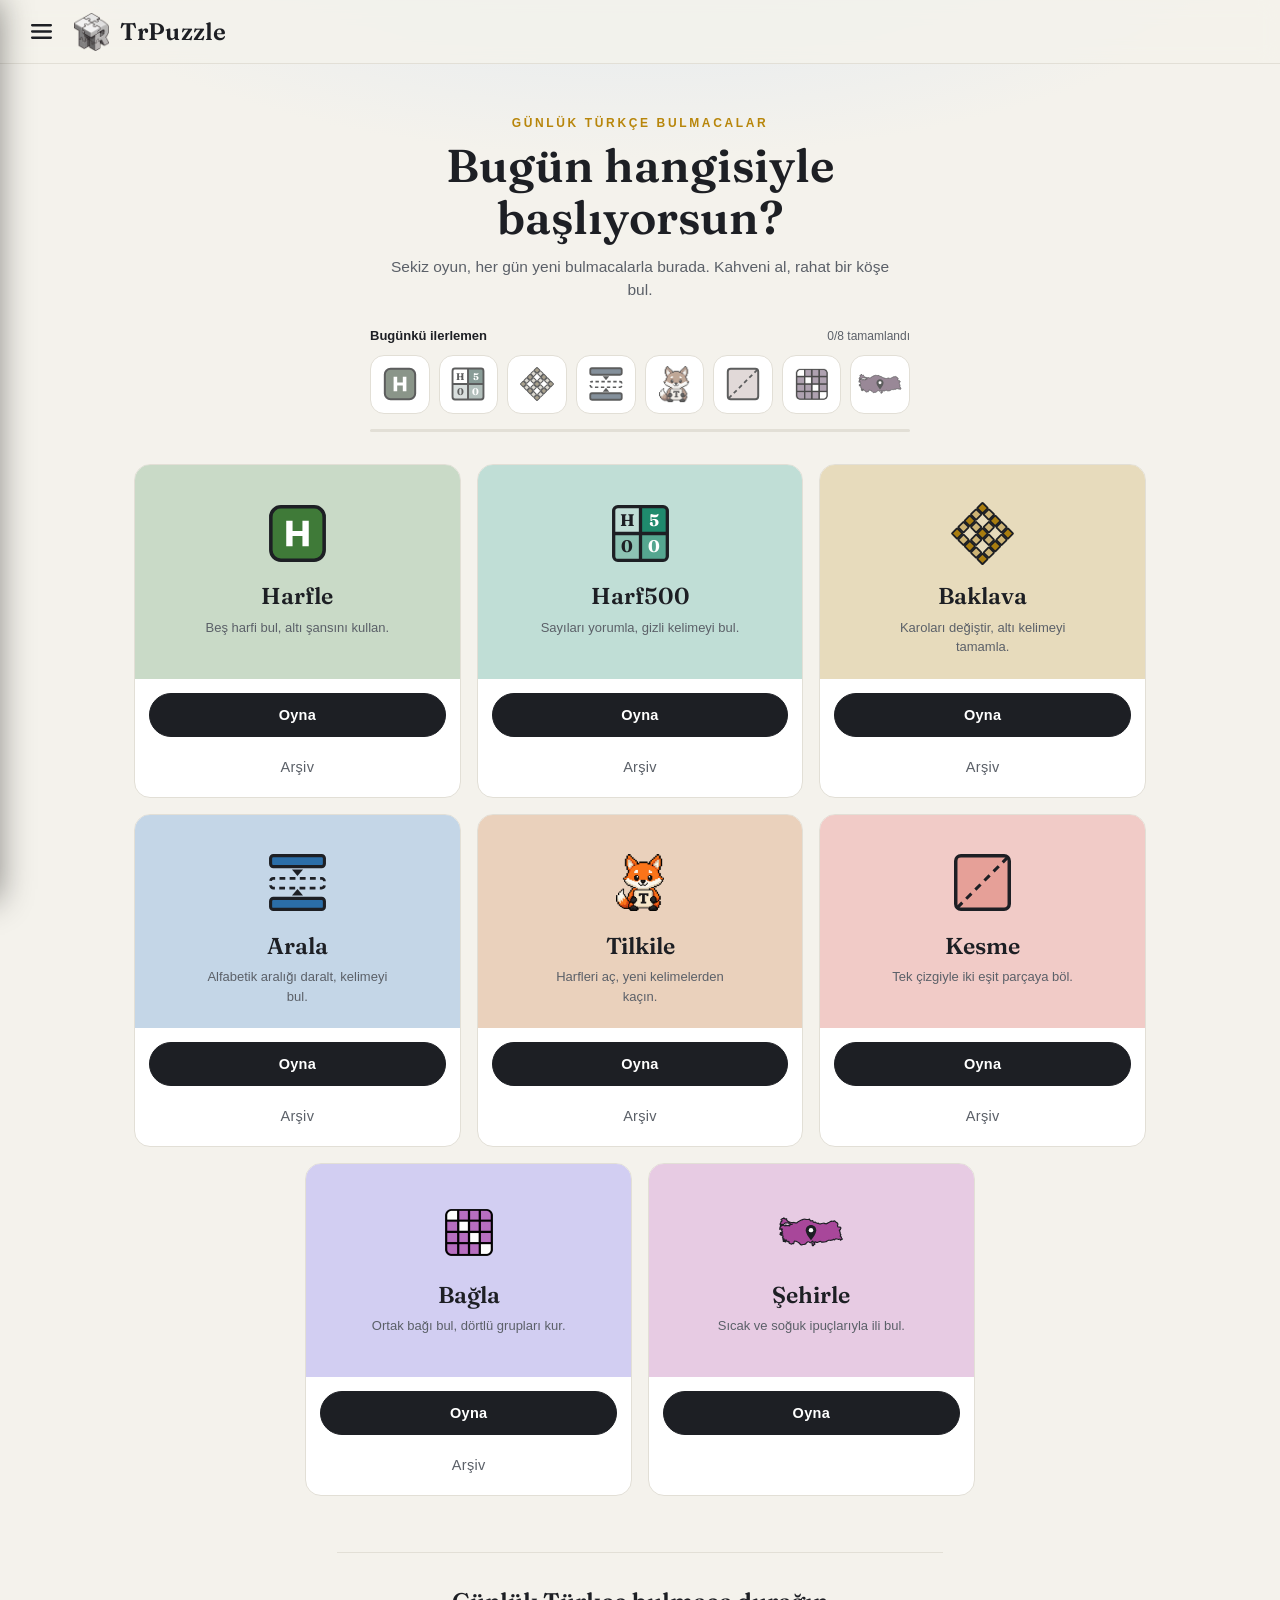
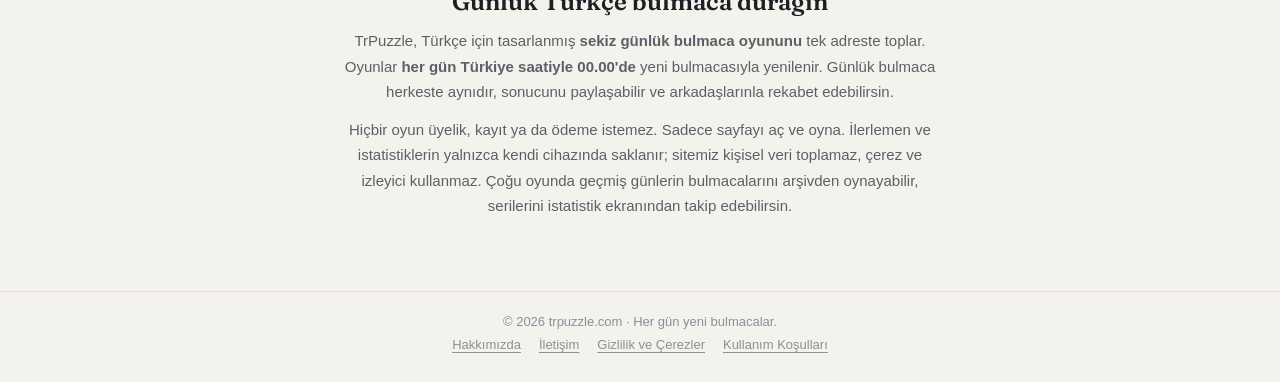
==== index.html @ be4dac78 "Refine homepage cards and shared game experience" ====
<!DOCTYPE html>
<html lang="tr">
<head>
  <meta charset="UTF-8">
  <meta name="viewport" content="width=device-width, initial-scale=1.0">
  <title>TrPuzzle - Oyunlar</title>
  <meta name="description" content="trpuzzle.com'da Harfle, Harf500, Baklava, Bağla, Kesme, Şehirle, Tilkile ve Arala: günlük Türkçe bulmaca oyunları tek sayfada.">
  <link rel="icon" href="/favicon.ico" sizes="32x32">
  <link rel="icon" type="image/png" href="/assets/favicon.png" sizes="192x192">
  <meta name="theme-color" content="#f4f2ec">
  <link rel="canonical" href="https://trpuzzle.com/">
  <meta property="og:type" content="website">
  <meta property="og:site_name" content="TrPuzzle">
  <meta property="og:title" content="TrPuzzle - Günlük Türkçe Bulmacalar">
  <meta property="og:description" content="Harfle, Harf500, Baklava, Bağla, Kesme, Şehirle, Tilkile ve Arala: sekiz günlük Türkçe bulmaca oyunu tek sayfada.">
  <meta property="og:url" content="https://trpuzzle.com/">
  <meta property="og:image" content="https://trpuzzle.com/og.png">
  <meta property="og:image:width" content="256">
  <meta property="og:image:height" content="256">
  <meta name="twitter:card" content="summary">
  <!-- Fontlar yerelde barındırılır; hiçbir harici sunucuya istek atılmaz -->
  <link rel="stylesheet" href="assets/fonts.css">
  <!-- Stiller inline gömüldü: harici tek CSS isteği başarısız olunca sayfanın
       çıplak render olma bug'ı bunu engeller (alt sayfalarla aynı desen). -->
  <style>
/* ═══════════════════════════════════════════════════════════
   TrPuzzle - Anasayfa stilleri (her zaman aydınlık mod)
   Koyu mod anasayfadan kaldırıldı; oyunlarda kendi temaları sürer.
   Oyun vurgu renkleri kart üzerinde --acc-dark/--acc-lite olarak
   tanımlıdır; aktif temaya göre --acc'e bağlanır.
   ═══════════════════════════════════════════════════════════ */

/* Anasayfa her zaman aydınlık - koyu mod yalnızca oyunlarda var */
:root {
  --bg: #f4f2ec;
  --surface: #ffffff;
  --line: #e2dfd6;
  --ink: #1d1f24;
  --ink-soft: #5b6068;
  --gold: #b8860b;
  --halo: #dce6f2;
  --header-bg: rgba(244, 242, 236, 0.85);
  --hover-bg: #e9e6de;
  --drawer-bg: #faf9f5;
  --drawer-hover: #edeae2;
  --btn-border: #c9c5ba;
  --btn-hover-ink: #ffffff;
  --footer-ink: #8a8f98;
  --toast-bg: #1d1f24;
  --toast-ink: #f4f2ec;
  --card-shadow: 0 14px 30px rgba(30, 33, 40, 0.12);
  --display: "Fraunces", Georgia, "Times New Roman", serif;
  --sans: -apple-system, BlinkMacSystemFont, "Segoe UI", "Helvetica Neue", Arial, sans-serif;
}

* { margin: 0; padding: 0; box-sizing: border-box; }

html { -webkit-text-size-adjust: 100%; touch-action: manipulation; }

body {
  font-family: var(--sans);
  background:
    radial-gradient(1100px 480px at 50% -140px, var(--halo) 0%, transparent 62%),
    var(--bg);
  color: var(--ink);
  min-height: 100vh;
  display: flex;
  flex-direction: column;
}

/* Oyun vurgusu: aydınlık palet renkleri */
.game-card { --acc: var(--acc-lite, var(--gold)); }

/* ─────────────── Üst bar ─────────────── */

.site-header {
  position: sticky;
  top: 0;
  z-index: 50;
  display: flex;
  align-items: center;
  gap: 12px;
  height: 64px;
  padding: 0 20px;
  background: var(--header-bg);
  backdrop-filter: blur(10px);
  -webkit-backdrop-filter: blur(10px);
  border-bottom: 1px solid var(--line);
}

.menu-btn {
  display: inline-flex;
  align-items: center;
  justify-content: center;
  width: 42px;
  height: 42px;
  border: none;
  border-radius: 10px;
  background: transparent;
  color: var(--ink);
  cursor: pointer;
}

.menu-btn:hover { background: var(--hover-bg); }

.brand {
  display: inline-flex;
  align-items: center;
  gap: 11px;
  color: var(--ink);
  text-decoration: none;
  line-height: 1;
}

.brand-logo {
  display: block;
  height: 38px;
  width: auto;
}

.brand-text {
  font-family: var(--display);
  font-weight: 600;
  font-size: 24px;
  letter-spacing: 0.3px;
}

@media (max-width: 720px) {
  .brand-logo { height: 33px; }
  .brand-text { font-size: 21px; }
}

/* ─────────────── Yan menü ─────────────── */

.overlay {
  position: fixed;
  inset: 0;
  z-index: 90;
  background: rgba(0, 0, 0, 0.55);
  opacity: 0;
  pointer-events: none;
  transition: opacity 0.25s ease;
}

.overlay.open { opacity: 1; pointer-events: auto; }

.drawer {
  position: fixed;
  top: 0;
  left: 0;
  bottom: 0;
  z-index: 100;
  width: min(300px, 84vw);
  background: var(--drawer-bg);
  border-right: 1px solid var(--line);
  box-shadow: 8px 0 32px rgba(0, 0, 0, 0.45);
  transform: translateX(-103%);
  transition: transform 0.28s cubic-bezier(0.33, 1, 0.68, 1);
  display: flex;
  flex-direction: column;
}

.drawer.open { transform: translateX(0); }

.drawer-header {
  display: flex;
  align-items: center;
  justify-content: space-between;
  padding: 17px 20px;
  border-bottom: 1px solid var(--line);
}

.drawer-title {
  font-family: var(--display);
  font-weight: 600;
  font-size: 20px;
}

.drawer-close {
  display: inline-flex;
  align-items: center;
  justify-content: center;
  width: 38px;
  height: 38px;
  border: none;
  border-radius: 10px;
  background: transparent;
  color: var(--ink);
  cursor: pointer;
}

.drawer-close:hover { background: var(--hover-bg); }

.drawer-nav {
  padding: 12px 10px;
  overflow-y: auto;
}

/* Oyun satırı: logo + isim + chevron; tıklayınca Oyna/Arşiv açılır (native details) */
.drawer-row {
  list-style: none;
  display: flex;
  align-items: center;
  gap: 6px;
  padding: 3px 8px 3px 12px;
  border-radius: 10px;
  font-weight: 600;
  font-size: 15.5px;
  color: var(--ink);
  text-decoration: none;
}
.drawer-row::-webkit-details-marker { display: none; }
.drawer-row:hover { background: var(--drawer-hover); }

/* Logo + isim: tıklayınca doğrudan oyun açılır */
.drawer-main {
  flex: 1;
  min-width: 0;
  display: flex;
  align-items: center;
  gap: 13px;
  padding: 7px 0;
  color: inherit;
  text-decoration: none;
}

/* Yalnızca ok alanı açar/kapatır */
.drawer-toggle {
  display: inline-flex;
  align-items: center;
  justify-content: center;
  width: 34px;
  height: 34px;
  border-radius: 9px;
  cursor: pointer;
  flex-shrink: 0;
}
.drawer-toggle:hover { background: rgba(0, 0, 0, 0.07); }

/* Arşivi olmayan oyun (Şehirle): tek parça satır */
.drawer-solo { gap: 13px; padding: 10px 12px; }

/* İkon: beyaz zemin yok, ince siyah çerçeve */
.drawer-ico {
  display: inline-flex;
  align-items: center;
  justify-content: center;
  width: 42px;
  height: 42px;
  flex-shrink: 0;
}
.drawer-ico svg,
.drawer-ico img,
.drawer-ico .drawer-ico-mask {
  display: block;
  width: var(--ico-size, 38px);
  height: var(--ico-size, 38px);
  object-fit: contain;
}
.drawer-ico-mask {
  background-color: currentColor;
  -webkit-mask-repeat: no-repeat; mask-repeat: no-repeat;
  -webkit-mask-position: center; mask-position: center;
  -webkit-mask-size: contain; mask-size: contain;
}

.drawer-name { flex: 1; }

.drawer-chev {
  width: 18px;
  height: 18px;
  color: var(--ink-soft);
  flex-shrink: 0;
  transition: transform 0.2s ease;
}
.drawer-item[open] .drawer-chev { transform: rotate(180deg); }

/* Açılan bölüm: buton değil, düz metin bağlantısı */
.drawer-sub {
  display: flex;
  flex-direction: column;
  padding: 0 12px 6px 16px;
}
.drawer-sub a {
  padding: 8px 0;
  font-weight: 500;
  font-size: 14.5px;
  color: var(--ink-soft);
  text-decoration: none;
}
.drawer-sub a:hover { color: var(--ink); text-decoration: underline; }

/* Menüdeki alt sayfa linkleri (oyunların altında) */
.drawer-sep {
  height: 1px;
  background: var(--line);
  margin: 9px 14px;
}

.drawer-page {
  display: flex;
  align-items: center;
  padding: 12px 14px;
  border-radius: 10px;
  font-weight: 600;
  font-size: 14.5px;
  color: var(--ink-soft);
  text-decoration: none;
}

.drawer-page:hover { background: var(--drawer-hover); color: var(--ink); }

/* Menünün en altı: sosyal medya bağlantıları */
/* Bölüm başlığı: Oyunlar / Sosyal Medya */
.drawer-baslik {
  padding: 16px 14px 6px;
  font-size: 11.5px;
  font-weight: 700;
  letter-spacing: .09em;
  text-transform: uppercase;
  color: var(--footer-ink);
}
.drawer-nav > .drawer-baslik:first-child { padding-top: 2px; }
/* Sosyal blok artık listenin içinde, dibe yapışmıyor */
.drawer-social { padding: 0; }

.drawer-social a {
  display: flex;
  align-items: center;
  gap: 11px;
  padding: 9px 14px;
  border-radius: 10px;
  font-weight: 600;
  font-size: 13.5px;
  color: var(--ink-soft);
  text-decoration: none;
}

.drawer-social a:hover { background: var(--drawer-hover); color: var(--ink); }

.drawer-social svg { width: 17px; height: 17px; flex-shrink: 0; }

/* ─────────────── Başlık ─────────────── */

main {
  flex: 1;
  width: 100%;
  max-width: 1060px;
  margin: 0 auto;
  padding: 52px 24px 72px;
}

.page-eyebrow {
  font-size: 12px;
  font-weight: 700;
  letter-spacing: 0.22em;
  text-transform: uppercase;
  color: var(--gold);
}

.page-title {
  font-family: var(--display);
  font-weight: 600;
  font-size: clamp(32px, 4.6vw, 46px);
  line-height: 1.12;
  text-wrap: balance;
  max-width: 15ch;
  margin-top: 10px;
}

.page-subtitle {
  color: var(--ink-soft);
  font-size: 15.5px;
  line-height: 1.5;
  margin-top: 12px;
  margin-bottom: 40px;
  max-width: 46ch;
}

/* Günlük takip: kartlarla aynı ikonlar ve oyun renkleri. */
.daily-tracker { max-width: 540px; margin: -14px 0 32px; }
.tracker-heading { display:flex; align-items:baseline; justify-content:space-between; gap:12px; margin-bottom:12px; }
.tracker-title { font-size:13px; font-weight:600; color:var(--ink); }
.tracker-count { font-size:12px; color:var(--ink-soft); font-variant-numeric:tabular-nums; }
.tracker-games { display:grid; grid-template-columns:repeat(8,minmax(0,1fr)); gap:9px; }
.tracker-game { position:relative; display:flex; align-items:center; justify-content:center; aspect-ratio:1; border:1px solid var(--line); border-radius:14px; background:var(--surface); color:var(--acc-lite); text-decoration:none; transition:background .15s,border-color .15s; }
.tracker-icon { position:absolute; left:50%; top:50%; transform:translate(-50%,-50%); display:flex; align-items:center; justify-content:center; width:var(--tracker-icon-size,68%); height:var(--tracker-icon-size,68%); opacity:.72; filter:grayscale(.75); }
/* SVG iç boşlukları ve logoların biçimleri için görsel boyut dengelemesi. */
.tracker-game[data-game="Harfle"] { --tracker-icon-size:78%; }
.tracker-game[data-game="Harf500"] { --tracker-icon-size:73%; }
.tracker-game[data-game="Baklava"] { --tracker-icon-size:65%; }
.tracker-game[data-game="Arala"] { --tracker-icon-size:70%; }
.tracker-game[data-game="Tilkile"] { --tracker-icon-size:62%; }
.tracker-game[data-game="Kesme"] { --tracker-icon-size:76%; }
.tracker-game[data-game="Bağla"] { --tracker-icon-size:56%; }
.tracker-game[data-game="Şehirle"] { --tracker-icon-size:82%; }
.tracker-icon svg,.tracker-icon img,.tracker-icon .card-logo { display:block; width:100%; height:100%; object-fit:contain; object-position:center; margin:0; }
.tracker-game[data-state="started"],.tracker-game[data-state="completed"] { background:color-mix(in srgb,var(--acc-lite) 10%,var(--surface)); border-color:color-mix(in srgb,var(--acc-lite) 40%,var(--line)); }
.tracker-game[data-state="started"] .tracker-icon,.tracker-game[data-state="completed"] .tracker-icon { opacity:1; filter:none; }
.tracker-mark { position:absolute; right:-3px; bottom:-3px; width:17px; height:17px; display:none; align-items:center; justify-content:center; border-radius:50%; background:var(--acc-lite); color:var(--surface); border:2px solid var(--bg); }
.tracker-mark svg { width:11px; height:11px; }
.tracker-game[data-state="completed"] .tracker-mark { display:flex; }
.tracker-game[data-state="started"] { border:2px dashed var(--acc-lite); }
.tracker-game[data-state="started"] .tracker-mark { display:flex; }
.tracker-mark .tracker-resume { display:none; }
.tracker-game[data-state="started"] .tracker-check { display:none; }
.tracker-game[data-state="started"] .tracker-resume { display:block; width:12px; height:12px; }
.tracker-game:hover { border-color:var(--acc-lite); }
.tracker-game:focus-visible { outline:2px solid var(--ink); outline-offset:4px; }
.tracker-bar { height:3px; margin-top:15px; border-radius:3px; background:var(--line); overflow:hidden; }
.tracker-bar-fill { height:100%; width:0; background:var(--gold); border-radius:inherit; }
@media(max-width:420px) {
  .tracker-games { gap:6px; }
  .tracker-game { border-radius:10px; }
  .tracker-mark { width:15px; height:15px; }
}

/* ─────────────── Oyun kartları ─────────────── */

.games-grid {
  display: flex;
  flex-wrap: wrap;
  justify-content: center;
  align-items: flex-start;   /* biri açılınca diğerleri uzamasın */
  gap: 16px;
}

.game-card {
  position: relative;
  display: flex;
  flex-direction: column;
  /* 3 sütun; son satırdaki 2 kart flex + justify-content ile ortalanır */
  width: calc((100% - 2 * 16px) / 3);
  background: var(--surface);
  border: 1px solid var(--line);
  border-radius: 16px;
  overflow: hidden;
  transition: transform 0.18s ease, border-color 0.18s ease, box-shadow 0.18s ease;
}

.game-card:hover {
  transform: translateY(-4px);
  border-color: color-mix(in srgb, var(--acc) 55%, var(--line));
  box-shadow: var(--card-shadow);
}

/* Renkli üst blok - logonun temasına (vurgu rengi) göre tonlanır; logo + isim ortalı */
.card-top {
  display: flex;
  flex-direction: column;
  align-items: center;
  justify-content: center;
  gap: 12px;
  padding: 26px 14px 22px;
  text-align: center;
  background: var(--acc);
  background: color-mix(in srgb, var(--acc) 28%, var(--surface));
}

.card-icon {
  display: flex;
  align-items: center;
  justify-content: center;
  height: 84px;
  color: var(--acc);
}

.card-icon svg,
.card-icon img,
.card-icon .card-logo {
  display: block;
  width: var(--ico-size, 60px);
  height: var(--ico-size, 60px);
  object-fit: contain;
}

/* Çizgi-sanat logolar: mask ile vurgu rengine (currentColor) boyanır */
.card-logo {
  background-color: currentColor;
  -webkit-mask-position: center;
  mask-position: center;
  -webkit-mask-repeat: no-repeat;
  mask-repeat: no-repeat;
  -webkit-mask-size: contain;
  mask-size: contain;
}

.card-logo-tilkile {
  -webkit-mask-image: url(assets/tilkile.png);
  mask-image: url(assets/tilkile.png);
}

.card-name {
  font-family: var(--display);
  font-weight: 600;
  font-size: 23px;
  line-height: 1.15;
  color: var(--ink);
}

/* Alt blok - butonlar + gizli açıklama */
.card-bottom {
  display: flex;
  flex-direction: column;
  gap: 8px;
  padding: 14px 14px 8px;
}

.card-foot {
  display: flex;
  flex-direction: column;
  gap: 8px;
}

/* Açıklama varsayılan gizli; alttaki ok ile açılır (native details/summary) */
.card-desc-wrap {
  border-top: 1px solid var(--line);
  margin-top: 4px;
}

.card-desc-toggle {
  list-style: none;
  display: flex;
  align-items: center;
  justify-content: center;
  padding: 7px 0 5px;
  cursor: pointer;
  color: var(--ink-soft);
}
.card-desc-toggle::-webkit-details-marker { display: none; }
.card-desc-toggle svg {
  width: 20px;
  height: 20px;
  transition: transform 0.22s ease;
}
.card-desc-toggle:hover { color: var(--ink); }
.card-desc-wrap[open] .card-desc-toggle svg { transform: rotate(180deg); }

.card-desc {
  font-size: 13px;
  line-height: 1.5;
  color: var(--ink-soft);
  padding: 2px 2px 8px;
  text-align: left;
}

/* İkincil (arşiv) buton - Oyna'nın altında, daha sakin */
.btn-bosluk { visibility: hidden; pointer-events: none; }

.btn-arsiv {
  height: 38px;
  font-size: 13px;
  font-weight: 600;
  color: var(--ink-soft);
  border-color: var(--line);
}

/* ─────────────── Tanıtım bölümü ─────────────── */

.about-band {
  margin-top: 56px;
  margin-inline: auto;
  text-align: center;
  padding-top: 34px;
  border-top: 1px solid var(--line);
  max-width: 68ch;
}

.about-band h2 {
  font-family: var(--display);
  font-weight: 600;
  font-size: 24px;
  margin-bottom: 12px;
  text-wrap: balance;
}

.about-band p {
  font-size: 15px;
  line-height: 1.7;
  color: var(--ink-soft);
}

.about-band p + p { margin-top: 12px; }

.about-band a { color: var(--gold); }

/* ─────────────── Butonlar ─────────────── */

.btn {
  display: inline-flex;
  align-items: center;
  justify-content: center;
  gap: 8px;
  width: 100%;
  height: 44px;
  border: 1px solid var(--btn-border);
  border-radius: 999px;
  background: transparent;
  color: var(--ink);
  font-family: var(--sans);
  font-weight: 700;
  font-size: 14.5px;
  letter-spacing: 0.02em;
  text-decoration: none;
  cursor: pointer;
  transition: background 0.16s ease, color 0.16s ease, border-color 0.16s ease;
}

.btn:hover {
  background: var(--acc, var(--gold));
  border-color: var(--acc, var(--gold));
  color: var(--btn-hover-ink);
}

.btn:active { transform: translateY(1px); }

/* Klavye odağı */
.btn:focus-visible,
.menu-btn:focus-visible,
.drawer-close:focus-visible,
.drawer-row:focus-visible,
.drawer-sub a:focus-visible,
.brand:focus-visible {
  outline: 2px solid var(--gold);
  outline-offset: 3px;
}

/* ─────────────── Alt bilgi ─────────────── */

.site-footer {
  border-top: 1px solid var(--line);
  padding: 22px 24px 30px;
  text-align: center;
  color: var(--footer-ink);
  font-size: 13px;
}

.footer-links {
  display: flex;
  justify-content: center;
  gap: 18px;
  margin-top: 8px;
}

.footer-links a {
  color: var(--footer-ink);
  text-decoration: underline;
  text-underline-offset: 3px;
}

.footer-links a:hover { color: var(--ink); }

/* ─────────────── Toast ─────────────── */

.toast {
  position: fixed;
  left: 50%;
  bottom: 30px;
  z-index: 200;
  transform: translateX(-50%) translateY(16px);
  background: var(--toast-bg);
  color: var(--toast-ink);
  font-weight: 700;
  font-size: 14.5px;
  padding: 12px 22px;
  border-radius: 999px;
  box-shadow: 0 10px 30px rgba(0, 0, 0, 0.5);
  opacity: 0;
  pointer-events: none;
  transition: opacity 0.22s ease, transform 0.22s ease;
  max-width: calc(100vw - 40px);
  text-align: center;
}

.toast.show {
  opacity: 1;
  transform: translateX(-50%) translateY(0);
}

/* ─────────────── Duyarlı düzen ─────────────── */

/* Her ekran boyutunda giriş bölümü kart ızgarasının merkezinde dursun. */
.page-eyebrow, .page-title, .page-subtitle { text-align:center; }
.page-title { max-width:22ch; margin-inline:auto; }
.page-subtitle { max-width:58ch; margin-inline:auto; }
.daily-tracker { margin-inline:auto; }

@media (max-width: 900px) {
  main { padding: 38px 18px 56px; }
}

/* Mobil: her satırda 2 dikey kart (tek satırı bir oyun kaplamaz) */
@media (max-width: 640px) {
  .games-grid { gap: 12px; }
  .game-card { width: calc((100% - 12px) / 2); }  /* 2 sütun */

  .card-top { padding: 22px 10px 18px; gap: 10px; }
  .card-icon { height: 69px; }
  .card-icon svg, .card-icon img, .card-icon .card-logo {
    width: calc(var(--ico-size, 60px) * .82);
    height: calc(var(--ico-size, 60px) * .82);
  }
  .card-name { font-size: 18.5px; }

  .card-bottom { padding: 12px 11px 6px; }
  .btn { height: 40px; font-size: 13.5px; }
  .btn-arsiv { height: 36px; }
  .card-desc { font-size: 12.5px; }
}

/* Hareket azaltma tercihi */
@media (prefers-reduced-motion: reduce) {
  .game-card, .btn, .drawer, .overlay, .toast { transition: none; }
  .game-card:hover { transform: none; }
}

/* Oyun seçimi: tek belirgin eylem ve her zaman görünen kısa açıklama. */
.card-tagline { font-size:13px; line-height:1.5; color:var(--ink-soft); max-width:28ch; min-height:3em; margin:0; }
.card-top { gap:8px; }
.btn-play { background:var(--ink); color:var(--surface); border-color:var(--ink); }
.btn-play:hover { background:var(--acc-lite); border-color:var(--acc-lite); color:white; }
.btn-arsiv { border-color:transparent; color:var(--ink-soft); font-weight:500; }
.btn-arsiv:hover, .btn-arsiv:focus-visible { background:var(--bg); border-color:transparent; color:var(--ink); }
@media(max-width:420px) { .card-tagline { font-size:11px; } }
  </style>
</head>
<body>

  <!-- Anasayfa her zaman aydınlık modda; tema scripti yalnızca oyunlarda var -->

  <!-- ======================= ÜST BAR ======================= -->
  <header class="site-header">
    <button class="menu-btn" id="menuBtn" aria-label="Menüyü aç" aria-expanded="false" aria-controls="drawer">
      <svg viewBox="0 0 24 24" width="25" height="25" aria-hidden="true">
        <path d="M3 6h18M3 12h18M3 18h18" stroke="currentColor" stroke-width="2.2" stroke-linecap="round"/>
      </svg>
    </button>
    <a class="brand" href="./">
      <!-- Optimize edilmiş logo (orijinal: kök dizindeki logo.png) -->
      <img class="brand-logo" src="assets/logo.png" alt="">
      <span class="brand-text">TrPuzzle</span>
    </a>
  </header>

  <!-- ======================= YAN MENÜ ======================= -->
  <div class="overlay" id="overlay"></div>
  <aside class="drawer" id="drawer" aria-hidden="true" aria-label="Oyun menüsü">
    <div class="drawer-header">
      <span class="drawer-title">Menü</span>
      <button class="drawer-close" id="drawerClose" aria-label="Menüyü kapat">
        <svg viewBox="0 0 24 24" width="21" height="21" aria-hidden="true">
          <path d="M5 5l14 14M19 5L5 19" stroke="currentColor" stroke-width="2.2" stroke-linecap="round"/>
        </svg>
      </button>
    </div>
    <nav class="drawer-nav">
      <div class="drawer-baslik">Oyunlar</div>
      <details class="drawer-item">
        <summary class="drawer-row">
          <a class="drawer-main" href="/harfle/">
            <span class="drawer-ico" style="--ico-size:40px;color:#3f7a38"><svg viewBox="0 0 100 100"><rect x="16.25" y="16.25" width="67.5" height="67.5" rx="12.75" fill="currentColor" stroke="#1d1f24" stroke-width="4.5"/><path d="M35.75 34 H43.75 V46.75 H56.25 V34 H64.25 V66 H56.25 V53.25 H43.75 V66 H35.75 Z" fill="#fff"/></svg></span>
            <span class="drawer-name">Harfle</span>
          </a>
          <span class="drawer-toggle" aria-label="Harfle bağlantıları"><svg class="drawer-chev" viewBox="0 0 24 24" fill="none" stroke="currentColor" stroke-width="2.4" stroke-linecap="round" stroke-linejoin="round" aria-hidden="true"><path d="M6 9l6 6 6-6"/></svg></span>
        </summary>
        <div class="drawer-sub">
          <a href="/harfle/#arsiv">Harfle Arşivi</a>
        </div>
      </details>
      <details class="drawer-item">
        <summary class="drawer-row">
          <a class="drawer-main" href="/harf500/">
            <span class="drawer-ico" style="--ico-size:37px;color:#1f8a6d"><svg viewBox="0 0 100 100"><rect x="50" y="14" width="36" height="36" fill="currentColor"/><rect x="14" y="50" width="36" height="36" fill="currentColor" fill-opacity="0.32"/><rect x="50" y="50" width="36" height="36" fill="currentColor" fill-opacity="0.66"/><g stroke="#1d1f24" stroke-width="4.5" fill="none" stroke-linejoin="round"><rect x="13.25" y="13.25" width="73.5" height="73.5" rx="5.75"/><path d="M50 13.25V86.75M13.25 50H86.75"/></g><g font-family="'Fraunces', Georgia, serif" font-weight="700" font-size="23" text-anchor="middle"><text x="32" y="40" fill="#1d1f24">H</text><text x="68" y="40" fill="#fff">5</text><text x="32" y="76" fill="#1d1f24">0</text><text x="68" y="76" fill="#fff">0</text></g></svg></span>
            <span class="drawer-name">Harf500</span>
          </a>
          <span class="drawer-toggle" aria-label="Harf500 bağlantıları"><svg class="drawer-chev" viewBox="0 0 24 24" fill="none" stroke="currentColor" stroke-width="2.4" stroke-linecap="round" stroke-linejoin="round" aria-hidden="true"><path d="M6 9l6 6 6-6"/></svg></span>
        </summary>
        <div class="drawer-sub">
          <a href="/harf500/#arsiv">Harf500 Arşivi</a>
        </div>
      </details>
      <details class="drawer-item">
        <summary class="drawer-row">
          <a class="drawer-main" href="/baklava/">
            <span class="drawer-ico" style="--ico-size:35px;color:#a97d10"><svg viewBox="0 0 100 100"><g transform="rotate(45 50 50)" stroke="#1d1f24" stroke-width="2.6" stroke-linejoin="round"><rect x="18.5" y="18.5" width="11" height="11" rx="1" fill="currentColor"/><rect x="31.5" y="18.5" width="11" height="11" rx="1" fill="currentColor" fill-opacity="0.42"/><rect x="44.5" y="18.5" width="11" height="11" rx="1" fill="currentColor"/><rect x="57.5" y="18.5" width="11" height="11" rx="1" fill="currentColor" fill-opacity="0.42"/><rect x="70.5" y="18.5" width="11" height="11" rx="1" fill="currentColor"/><rect x="18.5" y="31.5" width="11" height="11" rx="1" fill="currentColor" fill-opacity="0.42"/><rect x="44.5" y="31.5" width="11" height="11" rx="1" fill="currentColor" fill-opacity="0.42"/><rect x="70.5" y="31.5" width="11" height="11" rx="1" fill="currentColor" fill-opacity="0.42"/><rect x="18.5" y="44.5" width="11" height="11" rx="1" fill="currentColor"/><rect x="31.5" y="44.5" width="11" height="11" rx="1" fill="currentColor" fill-opacity="0.42"/><rect x="44.5" y="44.5" width="11" height="11" rx="1" fill="currentColor"/><rect x="57.5" y="44.5" width="11" height="11" rx="1" fill="currentColor" fill-opacity="0.42"/><rect x="70.5" y="44.5" width="11" height="11" rx="1" fill="currentColor"/><rect x="18.5" y="57.5" width="11" height="11" rx="1" fill="currentColor" fill-opacity="0.42"/><rect x="44.5" y="57.5" width="11" height="11" rx="1" fill="currentColor" fill-opacity="0.42"/><rect x="70.5" y="57.5" width="11" height="11" rx="1" fill="currentColor" fill-opacity="0.42"/><rect x="18.5" y="70.5" width="11" height="11" rx="1" fill="currentColor"/><rect x="31.5" y="70.5" width="11" height="11" rx="1" fill="currentColor" fill-opacity="0.42"/><rect x="44.5" y="70.5" width="11" height="11" rx="1" fill="currentColor"/><rect x="57.5" y="70.5" width="11" height="11" rx="1" fill="currentColor" fill-opacity="0.42"/><rect x="70.5" y="70.5" width="11" height="11" rx="1" fill="currentColor"/></g></svg></span>
            <span class="drawer-name">Baklava</span>
          </a>
          <span class="drawer-toggle" aria-label="Baklava bağlantıları"><svg class="drawer-chev" viewBox="0 0 24 24" fill="none" stroke="currentColor" stroke-width="2.4" stroke-linecap="round" stroke-linejoin="round" aria-hidden="true"><path d="M6 9l6 6 6-6"/></svg></span>
        </summary>
        <div class="drawer-sub">
          <a href="/baklava/#arsiv">Baklava Arşivi</a>
        </div>
      </details>
      <details class="drawer-item">
        <summary class="drawer-row">
          <a class="drawer-main" href="/arala/">
            <span class="drawer-ico" style="--ico-size:35px;color:#2b6ea8"><svg viewBox="0 0 100 100"><rect x="11" y="11" width="78" height="16" rx="4" fill="currentColor" stroke="#1d1f24" stroke-width="4.5"/><path d="M42 31 L50 40.5 L58 31 Z" fill="#1d1f24"/><rect x="11" y="44" width="78" height="14" rx="4" fill="none" stroke="#1d1f24" stroke-width="4" pathLength="168" stroke-dasharray="8 6" stroke-dashoffset="5.5"/><path d="M42 69 L50 59.5 L58 69 Z" fill="#1d1f24"/><rect x="11" y="73" width="78" height="16" rx="4" fill="currentColor" stroke="#1d1f24" stroke-width="4.5"/></svg></span>
            <span class="drawer-name">Arala</span>
          </a>
          <span class="drawer-toggle" aria-label="Arala bağlantıları"><svg class="drawer-chev" viewBox="0 0 24 24" fill="none" stroke="currentColor" stroke-width="2.4" stroke-linecap="round" stroke-linejoin="round" aria-hidden="true"><path d="M6 9l6 6 6-6"/></svg></span>
        </summary>
        <div class="drawer-sub">
          <a href="/arala/#arsiv">Arala Arşivi</a>
        </div>
      </details>
      <details class="drawer-item">
        <summary class="drawer-row">
          <a class="drawer-main" href="/tilkile/">
            <span class="drawer-ico" style="--ico-size:29px;color:#b45c10"><img src="[data-uri]" alt=""></span>
            <span class="drawer-name">Tilkile</span>
          </a>
          <span class="drawer-toggle" aria-label="Tilkile bağlantıları"><svg class="drawer-chev" viewBox="0 0 24 24" fill="none" stroke="currentColor" stroke-width="2.4" stroke-linecap="round" stroke-linejoin="round" aria-hidden="true"><path d="M6 9l6 6 6-6"/></svg></span>
        </summary>
        <div class="drawer-sub">
          <a href="/tilkile/#arsiv">Tilkile Arşivi</a>
        </div>
      </details>
      <details class="drawer-item">
        <summary class="drawer-row">
          <a class="drawer-main" href="/kesme/">
            <span class="drawer-ico" style="--ico-size:39px;color:#cc4437"><svg viewBox="0 0 100 100"><rect x="15.25" y="15.25" width="69.5" height="69.5" rx="6.75" fill="currentColor" fill-opacity="0.32" stroke="#1d1f24" stroke-width="4.5" stroke-linejoin="round"/><path d="M17.0503 82.9497 L82.9497 17.0503" stroke="#1d1f24" stroke-width="4" stroke-linecap="butt" stroke-dasharray="9.4819 7.2609"/></svg></span>
            <span class="drawer-name">Kesme</span>
          </a>
          <span class="drawer-toggle" aria-label="Kesme bağlantıları"><svg class="drawer-chev" viewBox="0 0 24 24" fill="none" stroke="currentColor" stroke-width="2.4" stroke-linecap="round" stroke-linejoin="round" aria-hidden="true"><path d="M6 9l6 6 6-6"/></svg></span>
        </summary>
        <div class="drawer-sub">
          <a href="/kesme/#arsiv">Kesme Arşivi</a>
        </div>
      </details>
      <details class="drawer-item">
        <summary class="drawer-row">
          <a class="drawer-main" href="/bagla/">
            <span class="drawer-ico" style="--ico-size:29px;color:#5f4fd1"><img src="[data-uri]" alt=""></span>
            <span class="drawer-name">Bağla</span>
          </a>
          <span class="drawer-toggle" aria-label="Bağla bağlantıları"><svg class="drawer-chev" viewBox="0 0 24 24" fill="none" stroke="currentColor" stroke-width="2.4" stroke-linecap="round" stroke-linejoin="round" aria-hidden="true"><path d="M6 9l6 6 6-6"/></svg></span>
        </summary>
        <div class="drawer-sub">
          <a href="/bagla/#arsiv">Bağla Arşivi</a>
        </div>
      </details>
      <a class="drawer-row drawer-solo" href="/sehirle/">
          <span class="drawer-ico" style="--ico-size:36px;color:#a8479a"><svg viewBox="-60 -60 1144 1144"><g transform="translate(0,1024) scale(0.1,-0.1)"><path d="M584 7359 c-28 -32 -51 -41 -123 -49 -62 -8 -68 -11 -106 -54 -25
-29 -48 -46 -62 -46 -33 0 -82 -58 -68 -80 3 -5 37 -28 75 -50 l70 -41 0 -65
c0 -41 -6 -73 -15 -88 -19 -28 -100 -82 -139 -92 l-29 -7 7 -83 c8 -101 3
-114 -88 -204 -50 -48 -66 -71 -66 -92 0 -23 6 -29 38 -37 20 -5 74 -13 119
-17 70 -5 87 -4 110 11 60 39 133 37 133 -4 0 -14 -19 -25 -75 -46 -41 -15
-94 -41 -117 -58 -24 -18 -61 -39 -83 -48 -39 -16 -40 -18 -42 -65 0 -27 -10
-69 -21 -94 -12 -24 -19 -47 -16 -49 2 -3 30 20 62 50 31 30 83 75 115 99 32
24 67 54 77 67 23 30 159 93 199 93 23 0 37 9 58 35 17 22 42 39 65 45 42 12
119 92 151 158 17 34 26 42 48 42 14 0 40 5 56 10 24 9 41 7 80 -8 l51 -19 42
28 c37 25 53 29 109 29 56 0 77 -5 140 -37 79 -40 103 -43 224 -28 l58 8 42
-47 c24 -25 47 -46 52 -46 5 0 30 -21 56 -46 l47 -46 112 -9 c136 -11 163 -24
35 -16 -57 3 -106 0 -135 -8 -25 -7 -89 -19 -143 -28 -71 -11 -109 -22 -138
-41 -47 -32 -49 -48 -9 -76 24 -17 39 -20 69 -15 34 6 41 3 51 -14 9 -17 8
-21 -5 -21 -8 0 -15 -7 -15 -16 0 -15 -8 -16 -62 -9 -113 13 -220 19 -380 20
-159 0 -196 9 -142 34 44 20 30 47 -34 65 -32 9 -68 16 -79 16 -21 0 -21 -1
-5 -42 8 -24 22 -51 30 -60 24 -29 -18 -41 -125 -36 -90 5 -96 7 -129 39 -19
18 -34 39 -34 47 0 12 -10 13 -52 8 -28 -4 -59 -11 -69 -17 -23 -12 -85 -12
-128 1 -38 11 -61 -1 -142 -76 -25 -23 -55 -45 -67 -48 -16 -5 -26 -23 -38
-66 -16 -57 -17 -58 -59 -64 -35 -6 -45 -12 -53 -34 -21 -54 -32 -108 -32
-162 0 -30 -9 -84 -20 -119 -24 -75 -18 -89 32 -72 55 20 249 51 320 51 56 0
69 -3 77 -19 9 -16 2 -26 -43 -65 -39 -33 -63 -46 -85 -46 -26 0 -31 -4 -31
-25 0 -15 9 -31 25 -41 14 -9 25 -25 25 -35 0 -10 13 -33 29 -51 40 -46 46
-71 21 -93 -39 -35 -14 -65 54 -65 44 0 60 -33 27 -57 -28 -19 -61 -55 -61
-65 0 -12 -68 -10 -75 2 -14 23 -25 7 -25 -34 0 -36 5 -49 25 -64 16 -13 25
-30 25 -48 0 -42 8 -49 85 -85 l70 -32 -50 -9 c-58 -9 -120 -2 -152 18 -30 19
-31 19 -35 -18 l-3 -33 -22 42 c-19 34 -21 46 -12 71 9 27 6 37 -25 86 -30 48
-40 56 -66 56 l-30 0 0 -70 c0 -45 6 -82 16 -102 19 -36 7 -50 -39 -46 -22 2
-32 -4 -45 -24 -15 -25 -15 -28 3 -47 10 -12 30 -21 44 -21 16 0 40 -15 67
-41 l42 -42 27 27 c38 38 89 36 110 -4 8 -16 15 -43 15 -60 0 -29 3 -31 29
-29 18 2 43 -6 69 -23 22 -15 52 -30 66 -34 30 -7 40 -18 53 -59 16 -46 -9
-80 -79 -107 -32 -13 -58 -26 -58 -29 0 -4 11 -10 24 -13 32 -8 56 -79 56
-167 0 -54 3 -68 18 -74 12 -4 25 3 43 24 29 36 77 45 59 12 -16 -31 -12 -51
10 -51 13 0 18 -5 14 -15 -5 -11 3 -17 25 -21 30 -6 31 -9 29 -50 -3 -40 -6
-45 -35 -55 -24 -8 -41 -7 -67 2 -30 11 -37 10 -64 -9 -28 -21 -29 -24 -20
-56 9 -30 13 -33 29 -23 13 8 27 7 56 -2 26 -9 69 -11 138 -7 269 17 357 17
353 4 -3 -7 -16 -14 -31 -16 -14 -2 -31 -10 -37 -18 -7 -8 -25 -14 -41 -14
-24 0 -30 -6 -40 -40 l-12 -40 -61 -2 c-34 -1 -83 -3 -111 -3 -31 0 -77 -11
-123 -29 -66 -27 -72 -31 -56 -43 24 -17 140 -17 151 0 4 7 21 21 37 31 23 15
33 16 53 7 31 -14 85 -14 118 1 14 6 28 8 32 4 12 -11 -12 -40 -38 -46 -20 -5
-21 -7 -6 -13 21 -8 23 -37 2 -37 -12 0 -35 -28 -35 -44 0 -20 48 0 88 37 26
24 60 48 76 55 20 9 27 18 23 31 -4 16 3 20 52 25 87 10 118 0 131 -40 9 -25
22 -38 48 -50 21 -8 44 -25 54 -36 14 -19 19 -20 32 -9 9 7 16 19 16 25 0 6 7
22 16 34 l15 23 41 -32 c33 -27 37 -34 24 -41 -22 -12 -20 -44 3 -60 15 -11
19 -26 19 -71 l-1 -58 59 -54 c42 -38 65 -52 79 -49 13 3 28 -3 39 -15 14 -15
31 -21 61 -21 32 0 46 -6 63 -25 27 -31 45 -31 86 0 18 14 44 25 59 25 32 0
108 32 125 53 12 14 18 14 53 2 22 -8 53 -22 70 -32 36 -21 43 -14 59 62 6 27
20 65 31 85 13 21 22 58 25 95 7 118 14 144 45 166 28 20 32 20 70 5 27 -11
71 -16 138 -16 77 0 110 -5 145 -20 25 -10 46 -24 46 -29 0 -5 15 -13 33 -16
17 -4 48 -20 67 -35 19 -15 91 -56 160 -90 135 -67 144 -75 225 -195 67 -101
118 -155 145 -155 11 0 33 -9 49 -21 44 -32 101 -36 156 -9 39 19 51 21 72 11
25 -12 42 -3 43 22 0 4 58 7 129 7 102 0 131 3 141 15 14 17 41 20 56 5 7 -7
26 7 59 40 55 55 69 60 86 28 l11 -21 17 26 c8 15 23 27 33 27 14 0 16 6 12
29 -5 25 3 37 78 111 45 45 101 93 123 107 22 14 51 36 65 49 20 18 41 24 102
30 73 6 78 5 108 -20 17 -14 37 -26 43 -26 7 0 34 -18 61 -40 26 -22 55 -40
63 -40 9 0 31 -9 49 -21 26 -16 38 -18 53 -10 11 6 39 11 63 11 24 0 48 4 54
8 14 9 34 68 34 98 0 19 5 24 26 24 18 0 45 17 86 55 32 30 63 55 69 55 22 0
88 -54 99 -81 7 -17 11 -53 8 -84 -4 -46 -10 -62 -38 -90 -18 -18 -45 -39 -59
-45 -15 -6 -46 -33 -69 -60 l-43 -50 40 -95 c44 -101 47 -123 30 -174 -16 -46
8 -68 81 -73 53 -3 54 -3 63 29 6 18 18 35 28 38 9 3 29 15 43 26 24 18 26 27
26 90 l0 69 44 0 c25 0 56 -4 70 -10 21 -8 30 -5 55 20 l30 30 -29 15 c-49 25
-73 70 -66 118 4 23 10 69 15 103 8 54 21 91 49 132 7 11 17 10 48 -7 21 -12
50 -21 64 -21 55 0 72 -11 68 -42 -7 -42 28 -65 73 -49 18 6 67 11 109 11 63
0 80 3 94 19 20 22 96 51 135 51 14 0 49 14 76 30 109 64 149 80 203 80 66 0
142 -36 194 -94 l38 -41 218 1 c272 2 344 12 464 65 51 23 120 52 153 66 33
14 76 40 95 59 19 18 51 40 70 48 20 8 44 24 54 35 12 13 31 21 52 21 18 0 54
5 81 11 40 9 68 8 145 -5 118 -20 178 -20 223 -2 19 8 56 18 82 21 88 12 201
54 225 85 13 15 38 35 56 44 31 16 35 16 65 -1 25 -15 33 -27 37 -59 4 -29 9
-39 23 -38 9 0 31 1 48 2 39 2 90 55 109 112 7 22 24 47 38 56 22 15 28 15 68
-1 42 -16 47 -16 93 1 39 14 54 15 81 5 18 -6 48 -11 67 -11 18 0 51 -11 73
-25 21 -14 46 -22 55 -19 8 4 22 1 30 -6 10 -8 40 -11 91 -8 70 3 78 6 99 32
22 28 26 29 82 22 41 -4 63 -12 76 -27 19 -23 23 -64 7 -74 -19 -12 -10 -61
15 -85 20 -19 30 -22 43 -14 9 6 18 20 20 32 2 13 17 26 45 37 22 9 56 30 74
46 21 18 45 29 64 29 19 0 32 6 36 18 3 9 13 25 21 34 13 16 12 18 -11 27 -15
6 -38 30 -54 53 -15 24 -35 52 -45 64 -13 15 -20 46 -26 110 -7 87 -8 89 -34
92 -16 2 -30 11 -33 23 -8 25 -55 49 -98 49 -31 0 -35 3 -39 32 -3 17 1 43 8
57 8 14 14 31 14 37 0 6 11 21 25 34 14 13 25 35 25 49 0 13 9 44 21 68 27 56
22 77 -18 81 -17 2 -37 9 -43 17 -12 15 -29 124 -36 245 -5 66 -8 77 -27 85
-34 15 -48 53 -41 111 8 65 0 88 -31 102 -18 8 -25 19 -25 40 0 16 -5 44 -11
62 -9 26 -9 34 2 41 18 11 66 11 88 0 12 -7 28 -2 59 17 41 26 42 28 42 82 1
87 14 128 54 165 20 18 36 37 36 43 0 5 -29 41 -64 78 l-64 69 -123 1 c-168 1
-288 33 -259 69 8 9 8 15 0 20 -14 9 -60 112 -60 134 0 9 -7 26 -15 38 -13 19
-12 24 14 60 16 22 37 65 47 96 16 52 16 58 1 99 -10 24 -17 53 -17 64 0 30
-34 70 -86 100 -31 18 -44 32 -44 48 0 12 -7 32 -16 44 -12 18 -25 22 -69 22
-49 0 -56 3 -68 28 -8 15 -13 32 -10 38 2 5 -15 18 -37 28 -24 10 -54 36 -73
62 -23 32 -37 43 -52 40 -15 -4 -24 3 -35 27 -14 29 -20 32 -66 35 -46 3 -54
0 -73 -24 -12 -15 -21 -34 -21 -43 0 -31 -15 -43 -41 -32 -13 6 -82 15 -153
20 l-129 9 -25 -29 c-22 -27 -26 -28 -42 -14 -9 8 -28 15 -43 15 -14 0 -38 5
-54 11 -27 10 -31 8 -93 -59 -51 -55 -73 -72 -103 -77 -20 -4 -59 -25 -86 -46
-31 -25 -59 -39 -77 -39 -51 0 -97 -19 -133 -54 -38 -37 -78 -56 -115 -56 -13
0 -29 -7 -37 -16 -7 -9 -40 -29 -73 -46 -58 -30 -62 -30 -89 -14 -16 9 -51 16
-80 16 -39 0 -77 11 -154 44 -89 39 -106 43 -140 35 -21 -5 -59 -9 -84 -9 -26
0 -110 -21 -200 -49 -85 -27 -174 -52 -197 -56 -47 -8 -167 7 -269 32 -60 15
-62 16 -68 54 -7 38 -7 39 -50 39 -36 0 -45 -4 -50 -21 -6 -18 -12 -20 -43
-14 -20 4 -49 13 -64 21 -16 8 -62 20 -104 27 -73 11 -75 13 -99 54 -37 62
-73 83 -155 90 l-71 6 -39 -38 c-37 -36 -39 -37 -75 -25 -27 9 -41 21 -51 45
-10 26 -22 35 -51 42 l-38 9 -7 72 c-4 39 -15 83 -24 96 -23 36 -89 44 -176
21 -90 -23 -165 -16 -227 22 -54 34 -106 105 -114 160 -8 47 -45 106 -70 111
-10 2 -27 -7 -38 -21 -46 -59 -71 -66 -243 -66 -117 0 -167 3 -193 14 -20 8
-56 15 -82 15 -26 0 -98 7 -161 16 -63 9 -130 14 -149 11 -77 -10 -168 -41
-201 -67 -28 -22 -57 -31 -133 -43 -73 -11 -110 -23 -145 -45 -26 -16 -60 -33
-76 -36 -16 -4 -49 -24 -75 -45 -25 -21 -65 -43 -88 -50 -24 -6 -71 -34 -105
-62 -60 -47 -89 -63 -192 -108 -38 -17 -46 -26 -61 -70 -14 -43 -24 -55 -58
-72 -37 -19 -54 -21 -181 -17 -141 4 -141 4 -212 41 -91 49 -133 56 -171 30
-15 -11 -47 -23 -70 -27 -47 -7 -173 8 -247 30 -94 27 -225 45 -245 34 -28
-14 -31 -13 -31 15 0 29 -3 30 -31 13 -18 -12 -40 -3 -184 71 -138 71 -175 95
-234 152 -40 39 -73 80 -77 96 -4 15 -15 45 -25 65 -23 45 -24 87 -4 94 25 10
17 33 -17 54 -44 26 -84 26 -99 -1 -7 -14 -17 -19 -31 -15 -12 2 -38 -4 -58
-14 l-37 -19 -33 47 c-52 77 -136 132 -155 102 -3 -5 -19 -10 -35 -10 -16 0
-32 5 -35 10 -10 16 -30 12 -51 -11z" fill="currentColor" stroke="#1d1f24" stroke-width="190" stroke-linejoin="round" stroke-linecap="round"/></g><path d="M512,398 C464,398 426,436 426,484 C426,550 512,646 512,646 C512,646 598,550 598,484 C598,436 560,398 512,398 Z" fill="#1d1f24"/><circle cx="512" cy="482" r="36" fill="#fff"/></svg></span>
            <span class="drawer-name">Şehirle</span>
        </a>
      <div class="drawer-baslik">Sosyal Medya</div>
    <div class="drawer-social">
      <a href="https://x.com/trpuzzlecom" target="_blank" rel="noopener"><svg viewBox="0 0 24 24" fill="currentColor" aria-hidden="true"><path d="M18.9 2h3.1l-6.8 7.8 8 10.2h-6.3l-4.9-6.4-5.6 6.4H3.2l7.3-8.3L2.8 2h6.4l4.4 5.9L18.9 2zm-1.1 16.1h1.7L7.9 3.7H6L17.8 18.1z"/></svg>X: @trpuzzlecom</a>
      <a href="https://www.instagram.com/trpuzzlecom/" target="_blank" rel="noopener"><svg viewBox="0 0 24 24" fill="none" aria-hidden="true"><rect x="3" y="3" width="18" height="18" rx="5" stroke="currentColor" stroke-width="2"/><circle cx="12" cy="12" r="4.2" stroke="currentColor" stroke-width="2"/><circle cx="17.2" cy="6.8" r="1.3" fill="currentColor"/></svg>Instagram: @trpuzzlecom</a>
      <a href="https://www.tiktok.com/@trpuzzlecom" target="_blank" rel="noopener"><svg viewBox="0 0 24 24" fill="currentColor" aria-hidden="true"><path d="M16.5 2h-3.1v12.6a2.3 2.3 0 1 1-1.9-2.3V9.1a5.5 5.5 0 1 0 5 5.5V8.3a6.4 6.4 0 0 0 3.8 1.2V6.4a3.7 3.7 0 0 1-2.7-1.2A3.7 3.7 0 0 1 16.5 2z"/></svg>TikTok: @trpuzzlecom</a>
    </div>
      <div class="drawer-sep" role="separator"></div>
      <a href="/hakkinda.html" class="drawer-page">Hakkımızda</a>
      <a href="/iletisim.html" class="drawer-page">İletişim</a>
      <a href="/gizlilik.html" class="drawer-page">Gizlilik ve Çerezler</a>
      <a href="/kosullar.html" class="drawer-page">Kullanım Koşulları</a>
    </nav>
  </aside>

  <!-- ======================= İÇERİK ======================= -->
  <main>
    <p class="page-eyebrow">Günlük Türkçe bulmacalar</p>
    <h1 class="page-title">Bugün hangisiyle başlıyorsun?</h1>
    <p class="page-subtitle">Sekiz oyun, her gün yeni bulmacalarla burada. Kahveni al, rahat bir köşe bul.</p>

    <section class="daily-tracker" aria-label="Günlük oyun takibi">
      <div class="tracker-heading">
        <h2 class="tracker-title">Bugünkü ilerlemen</h2>
        <span class="tracker-count" id="trackerCount" aria-live="polite">0/8 tamamlandı</span>
      </div>
      <nav class="tracker-games" id="trackerGames" aria-label="Oyun ilerlemelerin"></nav>
      <div class="tracker-bar" aria-hidden="true"><div class="tracker-bar-fill" id="trackerFill"></div></div>
    </section>

    <section class="games-grid">
<!-- ═══ HARFLE ═══ -->
      <article class="game-card" style="--acc-dark:#79b86d; --acc-lite:#3f7a38">
        <div class="card-top">
          <div class="card-icon" style="--ico-size:79px"><svg viewBox="0 0 100 100"><rect x="16.25" y="16.25" width="67.5" height="67.5" rx="12.75" fill="currentColor" stroke="#1d1f24" stroke-width="4.5"/><path d="M35.75 34 H43.75 V46.75 H56.25 V34 H64.25 V66 H56.25 V53.25 H43.75 V66 H35.75 Z" fill="#fff"/></svg></div>
            <h2 class="card-name">Harfle</h2>
          <p class="card-tagline">Beş harfi bul, altı şansını kullan.</p>
        </div>
        <div class="card-bottom">
          <div class="card-foot">
          <a href="/harfle/" class="btn btn-play" data-game="Harfle" data-url="/harfle/">Oyna</a>
          <a href="/harfle/#arsiv" class="btn btn-arsiv" aria-label="Harfle arşivi">Arşiv</a>
        </div>
        </div>
      </article><!-- ═══ HARF500 ═══ -->
      <article class="game-card" style="--acc-dark:#63cdb2; --acc-lite:#1f8a6d">
        <div class="card-top">
          <div class="card-icon" style="--ico-size:73px"><svg viewBox="0 0 100 100"><rect x="50" y="14" width="36" height="36" fill="currentColor"/><rect x="14" y="50" width="36" height="36" fill="currentColor" fill-opacity="0.32"/><rect x="50" y="50" width="36" height="36" fill="currentColor" fill-opacity="0.66"/><g stroke="#1d1f24" stroke-width="4.5" fill="none" stroke-linejoin="round"><rect x="13.25" y="13.25" width="73.5" height="73.5" rx="5.75"/><path d="M50 13.25V86.75M13.25 50H86.75"/></g><g font-family="'Fraunces', Georgia, serif" font-weight="700" font-size="23" text-anchor="middle"><text x="32" y="40" fill="#1d1f24">H</text><text x="68" y="40" fill="#fff">5</text><text x="32" y="76" fill="#1d1f24">0</text><text x="68" y="76" fill="#fff">0</text></g></svg></div>
            <h2 class="card-name">Harf500</h2>
          <p class="card-tagline">Sayıları yorumla, gizli kelimeyi bul.</p>
        </div>
        <div class="card-bottom">
          <div class="card-foot">
          <a href="/harf500/" class="btn btn-play" data-game="Harf500" data-url="/harf500/">Oyna</a>
          <a href="/harf500/#arsiv" class="btn btn-arsiv" aria-label="Harf500 arşivi">Arşiv</a>
        </div>
        </div>
      </article><!-- ═══ PETEK ═══ -->
      <article class="game-card" style="--acc-dark:#f0c34e; --acc-lite:#a97d10">
        <div class="card-top">
          <div class="card-icon" style="--ico-size:69px"><svg viewBox="0 0 100 100"><g transform="rotate(45 50 50)" stroke="#1d1f24" stroke-width="2.6" stroke-linejoin="round"><rect x="18.5" y="18.5" width="11" height="11" rx="1" fill="currentColor"/><rect x="31.5" y="18.5" width="11" height="11" rx="1" fill="currentColor" fill-opacity="0.42"/><rect x="44.5" y="18.5" width="11" height="11" rx="1" fill="currentColor"/><rect x="57.5" y="18.5" width="11" height="11" rx="1" fill="currentColor" fill-opacity="0.42"/><rect x="70.5" y="18.5" width="11" height="11" rx="1" fill="currentColor"/><rect x="18.5" y="31.5" width="11" height="11" rx="1" fill="currentColor" fill-opacity="0.42"/><rect x="44.5" y="31.5" width="11" height="11" rx="1" fill="currentColor" fill-opacity="0.42"/><rect x="70.5" y="31.5" width="11" height="11" rx="1" fill="currentColor" fill-opacity="0.42"/><rect x="18.5" y="44.5" width="11" height="11" rx="1" fill="currentColor"/><rect x="31.5" y="44.5" width="11" height="11" rx="1" fill="currentColor" fill-opacity="0.42"/><rect x="44.5" y="44.5" width="11" height="11" rx="1" fill="currentColor"/><rect x="57.5" y="44.5" width="11" height="11" rx="1" fill="currentColor" fill-opacity="0.42"/><rect x="70.5" y="44.5" width="11" height="11" rx="1" fill="currentColor"/><rect x="18.5" y="57.5" width="11" height="11" rx="1" fill="currentColor" fill-opacity="0.42"/><rect x="44.5" y="57.5" width="11" height="11" rx="1" fill="currentColor" fill-opacity="0.42"/><rect x="70.5" y="57.5" width="11" height="11" rx="1" fill="currentColor" fill-opacity="0.42"/><rect x="18.5" y="70.5" width="11" height="11" rx="1" fill="currentColor"/><rect x="31.5" y="70.5" width="11" height="11" rx="1" fill="currentColor" fill-opacity="0.42"/><rect x="44.5" y="70.5" width="11" height="11" rx="1" fill="currentColor"/><rect x="57.5" y="70.5" width="11" height="11" rx="1" fill="currentColor" fill-opacity="0.42"/><rect x="70.5" y="70.5" width="11" height="11" rx="1" fill="currentColor"/></g></svg></div>
            <h2 class="card-name">Baklava</h2>
          <p class="card-tagline">Karoları değiştir, altı kelimeyi tamamla.</p>
        </div>
        <div class="card-bottom">
          <div class="card-foot">
          <a href="/baklava/" class="btn btn-play" data-game="Baklava" data-url="/baklava/">Oyna</a>
          <a href="/baklava/#arsiv" class="btn btn-arsiv" aria-label="Baklava arşivi">Arşiv</a>
        </div>
        </div>
      </article><!-- ═══ ARALA ═══ -->
      <article class="game-card" style="--acc-dark:#6fb5e8; --acc-lite:#2b6ea8">
        <div class="card-top">
          <div class="card-icon" style="--ico-size:69px"><svg viewBox="0 0 100 100"><rect x="11" y="11" width="78" height="16" rx="4" fill="currentColor" stroke="#1d1f24" stroke-width="4.5"/><path d="M42 31 L50 40.5 L58 31 Z" fill="#1d1f24"/><rect x="11" y="44" width="78" height="14" rx="4" fill="none" stroke="#1d1f24" stroke-width="4" pathLength="168" stroke-dasharray="8 6" stroke-dashoffset="5.5"/><path d="M42 69 L50 59.5 L58 69 Z" fill="#1d1f24"/><rect x="11" y="73" width="78" height="16" rx="4" fill="currentColor" stroke="#1d1f24" stroke-width="4.5"/></svg></div>
            <h2 class="card-name">Arala</h2>
          <p class="card-tagline">Alfabetik aralığı daralt, kelimeyi bul.</p>
        </div>
        <div class="card-bottom">
          <div class="card-foot">
          <a href="/arala/" class="btn btn-play" data-game="Arala" data-url="/arala/">Oyna</a>
          <a href="/arala/#arsiv" class="btn btn-arsiv" aria-label="Arala arşivi">Arşiv</a>
        </div>
        </div>
      </article>
<!-- ═══ TİLKİLE ═══ -->
      <article class="game-card" style="--acc-dark:#ff9f45; --acc-lite:#b45c10">
        <div class="card-top">
          <div class="card-icon" style="--ico-size:57px"><img src="[data-uri]" alt=""></div>
            <h2 class="card-name">Tilkile</h2>
          <p class="card-tagline">Harfleri aç, yeni kelimelerden kaçın.</p>
        </div>
        <div class="card-bottom">
          <div class="card-foot">
          <a href="/tilkile/" class="btn btn-play" data-game="Tilkile" data-url="/tilkile/">Oyna</a>
          <a href="/tilkile/#arsiv" class="btn btn-arsiv" aria-label="Tilkile arşivi">Arşiv</a>
        </div>
        </div>
      </article><!-- ═══ KESME ═══ -->
      <article class="game-card" style="--acc-dark:#ff7a6e; --acc-lite:#cc4437">
        <div class="card-top">
          <div class="card-icon" style="--ico-size:77px"><svg viewBox="0 0 100 100"><rect x="15.25" y="15.25" width="69.5" height="69.5" rx="6.75" fill="currentColor" fill-opacity="0.32" stroke="#1d1f24" stroke-width="4.5" stroke-linejoin="round"/><path d="M17.0503 82.9497 L82.9497 17.0503" stroke="#1d1f24" stroke-width="4" stroke-linecap="butt" stroke-dasharray="9.4819 7.2609"/></svg></div>
            <h2 class="card-name">Kesme</h2>
          <p class="card-tagline">Tek çizgiyle iki eşit parçaya böl.</p>
        </div>
        <div class="card-bottom">
          <div class="card-foot">
          <a href="/kesme/" class="btn btn-play" data-game="Kesme" data-url="/kesme/">Oyna</a>
          <a href="/kesme/#arsiv" class="btn btn-arsiv" aria-label="Kesme arşivi">Arşiv</a>
        </div>
        </div>
      </article><!-- ═══ BAĞLA ═══ -->
      <article class="game-card" style="--acc-dark:#9d8fff; --acc-lite:#5f4fd1">
        <div class="card-top">
          <div class="card-icon" style="--ico-size:48px"><img src="[data-uri]" alt=""></div>
            <h2 class="card-name">Bağla</h2>
          <p class="card-tagline">Ortak bağı bul, dörtlü grupları kur.</p>
        </div>
        <div class="card-bottom">
          <div class="card-foot">
          <a href="/bagla/" class="btn btn-play" data-game="Bağla" data-url="/bagla/">Oyna</a>
          <a href="/bagla/#arsiv" class="btn btn-arsiv" aria-label="Bağla arşivi">Arşiv</a>
        </div>
        </div>
      </article><!-- ═══ ŞEHİRLE ═══ -->
      <article class="game-card" style="--acc-dark:#e08bd4; --acc-lite:#a8479a">
        <div class="card-top">
          <div class="card-icon" style="--ico-size:70px"><svg viewBox="-60 -60 1144 1144"><g transform="translate(0,1024) scale(0.1,-0.1)"><path d="M584 7359 c-28 -32 -51 -41 -123 -49 -62 -8 -68 -11 -106 -54 -25
-29 -48 -46 -62 -46 -33 0 -82 -58 -68 -80 3 -5 37 -28 75 -50 l70 -41 0 -65
c0 -41 -6 -73 -15 -88 -19 -28 -100 -82 -139 -92 l-29 -7 7 -83 c8 -101 3
-114 -88 -204 -50 -48 -66 -71 -66 -92 0 -23 6 -29 38 -37 20 -5 74 -13 119
-17 70 -5 87 -4 110 11 60 39 133 37 133 -4 0 -14 -19 -25 -75 -46 -41 -15
-94 -41 -117 -58 -24 -18 -61 -39 -83 -48 -39 -16 -40 -18 -42 -65 0 -27 -10
-69 -21 -94 -12 -24 -19 -47 -16 -49 2 -3 30 20 62 50 31 30 83 75 115 99 32
24 67 54 77 67 23 30 159 93 199 93 23 0 37 9 58 35 17 22 42 39 65 45 42 12
119 92 151 158 17 34 26 42 48 42 14 0 40 5 56 10 24 9 41 7 80 -8 l51 -19 42
28 c37 25 53 29 109 29 56 0 77 -5 140 -37 79 -40 103 -43 224 -28 l58 8 42
-47 c24 -25 47 -46 52 -46 5 0 30 -21 56 -46 l47 -46 112 -9 c136 -11 163 -24
35 -16 -57 3 -106 0 -135 -8 -25 -7 -89 -19 -143 -28 -71 -11 -109 -22 -138
-41 -47 -32 -49 -48 -9 -76 24 -17 39 -20 69 -15 34 6 41 3 51 -14 9 -17 8
-21 -5 -21 -8 0 -15 -7 -15 -16 0 -15 -8 -16 -62 -9 -113 13 -220 19 -380 20
-159 0 -196 9 -142 34 44 20 30 47 -34 65 -32 9 -68 16 -79 16 -21 0 -21 -1
-5 -42 8 -24 22 -51 30 -60 24 -29 -18 -41 -125 -36 -90 5 -96 7 -129 39 -19
18 -34 39 -34 47 0 12 -10 13 -52 8 -28 -4 -59 -11 -69 -17 -23 -12 -85 -12
-128 1 -38 11 -61 -1 -142 -76 -25 -23 -55 -45 -67 -48 -16 -5 -26 -23 -38
-66 -16 -57 -17 -58 -59 -64 -35 -6 -45 -12 -53 -34 -21 -54 -32 -108 -32
-162 0 -30 -9 -84 -20 -119 -24 -75 -18 -89 32 -72 55 20 249 51 320 51 56 0
69 -3 77 -19 9 -16 2 -26 -43 -65 -39 -33 -63 -46 -85 -46 -26 0 -31 -4 -31
-25 0 -15 9 -31 25 -41 14 -9 25 -25 25 -35 0 -10 13 -33 29 -51 40 -46 46
-71 21 -93 -39 -35 -14 -65 54 -65 44 0 60 -33 27 -57 -28 -19 -61 -55 -61
-65 0 -12 -68 -10 -75 2 -14 23 -25 7 -25 -34 0 -36 5 -49 25 -64 16 -13 25
-30 25 -48 0 -42 8 -49 85 -85 l70 -32 -50 -9 c-58 -9 -120 -2 -152 18 -30 19
-31 19 -35 -18 l-3 -33 -22 42 c-19 34 -21 46 -12 71 9 27 6 37 -25 86 -30 48
-40 56 -66 56 l-30 0 0 -70 c0 -45 6 -82 16 -102 19 -36 7 -50 -39 -46 -22 2
-32 -4 -45 -24 -15 -25 -15 -28 3 -47 10 -12 30 -21 44 -21 16 0 40 -15 67
-41 l42 -42 27 27 c38 38 89 36 110 -4 8 -16 15 -43 15 -60 0 -29 3 -31 29
-29 18 2 43 -6 69 -23 22 -15 52 -30 66 -34 30 -7 40 -18 53 -59 16 -46 -9
-80 -79 -107 -32 -13 -58 -26 -58 -29 0 -4 11 -10 24 -13 32 -8 56 -79 56
-167 0 -54 3 -68 18 -74 12 -4 25 3 43 24 29 36 77 45 59 12 -16 -31 -12 -51
10 -51 13 0 18 -5 14 -15 -5 -11 3 -17 25 -21 30 -6 31 -9 29 -50 -3 -40 -6
-45 -35 -55 -24 -8 -41 -7 -67 2 -30 11 -37 10 -64 -9 -28 -21 -29 -24 -20
-56 9 -30 13 -33 29 -23 13 8 27 7 56 -2 26 -9 69 -11 138 -7 269 17 357 17
353 4 -3 -7 -16 -14 -31 -16 -14 -2 -31 -10 -37 -18 -7 -8 -25 -14 -41 -14
-24 0 -30 -6 -40 -40 l-12 -40 -61 -2 c-34 -1 -83 -3 -111 -3 -31 0 -77 -11
-123 -29 -66 -27 -72 -31 -56 -43 24 -17 140 -17 151 0 4 7 21 21 37 31 23 15
33 16 53 7 31 -14 85 -14 118 1 14 6 28 8 32 4 12 -11 -12 -40 -38 -46 -20 -5
-21 -7 -6 -13 21 -8 23 -37 2 -37 -12 0 -35 -28 -35 -44 0 -20 48 0 88 37 26
24 60 48 76 55 20 9 27 18 23 31 -4 16 3 20 52 25 87 10 118 0 131 -40 9 -25
22 -38 48 -50 21 -8 44 -25 54 -36 14 -19 19 -20 32 -9 9 7 16 19 16 25 0 6 7
22 16 34 l15 23 41 -32 c33 -27 37 -34 24 -41 -22 -12 -20 -44 3 -60 15 -11
19 -26 19 -71 l-1 -58 59 -54 c42 -38 65 -52 79 -49 13 3 28 -3 39 -15 14 -15
31 -21 61 -21 32 0 46 -6 63 -25 27 -31 45 -31 86 0 18 14 44 25 59 25 32 0
108 32 125 53 12 14 18 14 53 2 22 -8 53 -22 70 -32 36 -21 43 -14 59 62 6 27
20 65 31 85 13 21 22 58 25 95 7 118 14 144 45 166 28 20 32 20 70 5 27 -11
71 -16 138 -16 77 0 110 -5 145 -20 25 -10 46 -24 46 -29 0 -5 15 -13 33 -16
17 -4 48 -20 67 -35 19 -15 91 -56 160 -90 135 -67 144 -75 225 -195 67 -101
118 -155 145 -155 11 0 33 -9 49 -21 44 -32 101 -36 156 -9 39 19 51 21 72 11
25 -12 42 -3 43 22 0 4 58 7 129 7 102 0 131 3 141 15 14 17 41 20 56 5 7 -7
26 7 59 40 55 55 69 60 86 28 l11 -21 17 26 c8 15 23 27 33 27 14 0 16 6 12
29 -5 25 3 37 78 111 45 45 101 93 123 107 22 14 51 36 65 49 20 18 41 24 102
30 73 6 78 5 108 -20 17 -14 37 -26 43 -26 7 0 34 -18 61 -40 26 -22 55 -40
63 -40 9 0 31 -9 49 -21 26 -16 38 -18 53 -10 11 6 39 11 63 11 24 0 48 4 54
8 14 9 34 68 34 98 0 19 5 24 26 24 18 0 45 17 86 55 32 30 63 55 69 55 22 0
88 -54 99 -81 7 -17 11 -53 8 -84 -4 -46 -10 -62 -38 -90 -18 -18 -45 -39 -59
-45 -15 -6 -46 -33 -69 -60 l-43 -50 40 -95 c44 -101 47 -123 30 -174 -16 -46
8 -68 81 -73 53 -3 54 -3 63 29 6 18 18 35 28 38 9 3 29 15 43 26 24 18 26 27
26 90 l0 69 44 0 c25 0 56 -4 70 -10 21 -8 30 -5 55 20 l30 30 -29 15 c-49 25
-73 70 -66 118 4 23 10 69 15 103 8 54 21 91 49 132 7 11 17 10 48 -7 21 -12
50 -21 64 -21 55 0 72 -11 68 -42 -7 -42 28 -65 73 -49 18 6 67 11 109 11 63
0 80 3 94 19 20 22 96 51 135 51 14 0 49 14 76 30 109 64 149 80 203 80 66 0
142 -36 194 -94 l38 -41 218 1 c272 2 344 12 464 65 51 23 120 52 153 66 33
14 76 40 95 59 19 18 51 40 70 48 20 8 44 24 54 35 12 13 31 21 52 21 18 0 54
5 81 11 40 9 68 8 145 -5 118 -20 178 -20 223 -2 19 8 56 18 82 21 88 12 201
54 225 85 13 15 38 35 56 44 31 16 35 16 65 -1 25 -15 33 -27 37 -59 4 -29 9
-39 23 -38 9 0 31 1 48 2 39 2 90 55 109 112 7 22 24 47 38 56 22 15 28 15 68
-1 42 -16 47 -16 93 1 39 14 54 15 81 5 18 -6 48 -11 67 -11 18 0 51 -11 73
-25 21 -14 46 -22 55 -19 8 4 22 1 30 -6 10 -8 40 -11 91 -8 70 3 78 6 99 32
22 28 26 29 82 22 41 -4 63 -12 76 -27 19 -23 23 -64 7 -74 -19 -12 -10 -61
15 -85 20 -19 30 -22 43 -14 9 6 18 20 20 32 2 13 17 26 45 37 22 9 56 30 74
46 21 18 45 29 64 29 19 0 32 6 36 18 3 9 13 25 21 34 13 16 12 18 -11 27 -15
6 -38 30 -54 53 -15 24 -35 52 -45 64 -13 15 -20 46 -26 110 -7 87 -8 89 -34
92 -16 2 -30 11 -33 23 -8 25 -55 49 -98 49 -31 0 -35 3 -39 32 -3 17 1 43 8
57 8 14 14 31 14 37 0 6 11 21 25 34 14 13 25 35 25 49 0 13 9 44 21 68 27 56
22 77 -18 81 -17 2 -37 9 -43 17 -12 15 -29 124 -36 245 -5 66 -8 77 -27 85
-34 15 -48 53 -41 111 8 65 0 88 -31 102 -18 8 -25 19 -25 40 0 16 -5 44 -11
62 -9 26 -9 34 2 41 18 11 66 11 88 0 12 -7 28 -2 59 17 41 26 42 28 42 82 1
87 14 128 54 165 20 18 36 37 36 43 0 5 -29 41 -64 78 l-64 69 -123 1 c-168 1
-288 33 -259 69 8 9 8 15 0 20 -14 9 -60 112 -60 134 0 9 -7 26 -15 38 -13 19
-12 24 14 60 16 22 37 65 47 96 16 52 16 58 1 99 -10 24 -17 53 -17 64 0 30
-34 70 -86 100 -31 18 -44 32 -44 48 0 12 -7 32 -16 44 -12 18 -25 22 -69 22
-49 0 -56 3 -68 28 -8 15 -13 32 -10 38 2 5 -15 18 -37 28 -24 10 -54 36 -73
62 -23 32 -37 43 -52 40 -15 -4 -24 3 -35 27 -14 29 -20 32 -66 35 -46 3 -54
0 -73 -24 -12 -15 -21 -34 -21 -43 0 -31 -15 -43 -41 -32 -13 6 -82 15 -153
20 l-129 9 -25 -29 c-22 -27 -26 -28 -42 -14 -9 8 -28 15 -43 15 -14 0 -38 5
-54 11 -27 10 -31 8 -93 -59 -51 -55 -73 -72 -103 -77 -20 -4 -59 -25 -86 -46
-31 -25 -59 -39 -77 -39 -51 0 -97 -19 -133 -54 -38 -37 -78 -56 -115 -56 -13
0 -29 -7 -37 -16 -7 -9 -40 -29 -73 -46 -58 -30 -62 -30 -89 -14 -16 9 -51 16
-80 16 -39 0 -77 11 -154 44 -89 39 -106 43 -140 35 -21 -5 -59 -9 -84 -9 -26
0 -110 -21 -200 -49 -85 -27 -174 -52 -197 -56 -47 -8 -167 7 -269 32 -60 15
-62 16 -68 54 -7 38 -7 39 -50 39 -36 0 -45 -4 -50 -21 -6 -18 -12 -20 -43
-14 -20 4 -49 13 -64 21 -16 8 -62 20 -104 27 -73 11 -75 13 -99 54 -37 62
-73 83 -155 90 l-71 6 -39 -38 c-37 -36 -39 -37 -75 -25 -27 9 -41 21 -51 45
-10 26 -22 35 -51 42 l-38 9 -7 72 c-4 39 -15 83 -24 96 -23 36 -89 44 -176
21 -90 -23 -165 -16 -227 22 -54 34 -106 105 -114 160 -8 47 -45 106 -70 111
-10 2 -27 -7 -38 -21 -46 -59 -71 -66 -243 -66 -117 0 -167 3 -193 14 -20 8
-56 15 -82 15 -26 0 -98 7 -161 16 -63 9 -130 14 -149 11 -77 -10 -168 -41
-201 -67 -28 -22 -57 -31 -133 -43 -73 -11 -110 -23 -145 -45 -26 -16 -60 -33
-76 -36 -16 -4 -49 -24 -75 -45 -25 -21 -65 -43 -88 -50 -24 -6 -71 -34 -105
-62 -60 -47 -89 -63 -192 -108 -38 -17 -46 -26 -61 -70 -14 -43 -24 -55 -58
-72 -37 -19 -54 -21 -181 -17 -141 4 -141 4 -212 41 -91 49 -133 56 -171 30
-15 -11 -47 -23 -70 -27 -47 -7 -173 8 -247 30 -94 27 -225 45 -245 34 -28
-14 -31 -13 -31 15 0 29 -3 30 -31 13 -18 -12 -40 -3 -184 71 -138 71 -175 95
-234 152 -40 39 -73 80 -77 96 -4 15 -15 45 -25 65 -23 45 -24 87 -4 94 25 10
17 33 -17 54 -44 26 -84 26 -99 -1 -7 -14 -17 -19 -31 -15 -12 2 -38 -4 -58
-14 l-37 -19 -33 47 c-52 77 -136 132 -155 102 -3 -5 -19 -10 -35 -10 -16 0
-32 5 -35 10 -10 16 -30 12 -51 -11z" fill="currentColor" stroke="#1d1f24" stroke-width="190" stroke-linejoin="round" stroke-linecap="round"/></g><path d="M512,398 C464,398 426,436 426,484 C426,550 512,646 512,646 C512,646 598,550 598,484 C598,436 560,398 512,398 Z" fill="#1d1f24"/><circle cx="512" cy="482" r="36" fill="#fff"/></svg></div>
            <h2 class="card-name">Şehirle</h2>
          <p class="card-tagline">Sıcak ve soğuk ipuçlarıyla ili bul.</p>
        </div>
        <div class="card-bottom">
          <div class="card-foot">
          <a href="/sehirle/" class="btn btn-play" data-game="Şehirle" data-url="/sehirle/">Oyna</a>
          <span class="btn btn-arsiv btn-bosluk" aria-hidden="true"></span>
        </div>
        </div>
      </article>
    </section>

    <!-- ======================= TANITIM ======================= -->
    <section class="about-band">
      <h2>Günlük Türkçe bulmaca durağın</h2>
      <p>
        TrPuzzle, Türkçe için tasarlanmış <strong>sekiz günlük bulmaca oyununu</strong>
        tek adreste toplar. Oyunlar <strong>her gün Türkiye saatiyle 00.00'de</strong>
        yeni bulmacasıyla yenilenir. Günlük bulmaca herkeste aynıdır, sonucunu
        paylaşabilir ve arkadaşlarınla rekabet edebilirsin.
      </p>
      <p>
        Hiçbir oyun üyelik, kayıt ya da ödeme istemez. Sadece sayfayı aç ve oyna.
        İlerlemen ve istatistiklerin yalnızca kendi cihazında saklanır; sitemiz kişisel
        veri toplamaz, çerez ve izleyici kullanmaz. Çoğu oyunda geçmiş günlerin
        bulmacalarını arşivden oynayabilir, serilerini istatistik ekranından takip
        edebilirsin.
      </p>
    </section>
  </main>

  <footer class="site-footer">
    <p>© 2026 trpuzzle.com · Her gün yeni bulmacalar.</p>
    <nav class="footer-links">
      <a href="/hakkinda.html">Hakkımızda</a>
      <a href="/iletisim.html">İletişim</a>
      <a href="/gizlilik.html">Gizlilik ve Çerezler</a>
      <a href="/kosullar.html">Kullanım Koşulları</a>
    </nav>
  </footer>

  <div class="toast" id="toast" role="status" aria-live="polite"></div>

  <!-- Etkileşim kodu inline gömüldü: harici script.js isteği başarısız
       olduğunda tema düğmesi/menü çalışmama bug'ını engeller. -->
  <script>
/* ═══════════════════════════════════════════════
   TrPuzzle - Anasayfa etkileşimleri
   ═══════════════════════════════════════════════ */

(function () {
  "use strict";

  /* ---------- Yan menü ---------- */
  const menuBtn = document.getElementById("menuBtn");
  const drawer = document.getElementById("drawer");
  const overlay = document.getElementById("overlay");
  const drawerClose = document.getElementById("drawerClose");

  function openDrawer() {
    drawer.classList.add("open");
    overlay.classList.add("open");
    drawer.setAttribute("aria-hidden", "false");
    menuBtn.setAttribute("aria-expanded", "true");
  }

  function closeDrawer() {
    drawer.classList.remove("open");
    overlay.classList.remove("open");
    drawer.setAttribute("aria-hidden", "true");
    menuBtn.setAttribute("aria-expanded", "false");
  }

  menuBtn.addEventListener("click", openDrawer);
  drawerClose.addEventListener("click", closeDrawer);
  overlay.addEventListener("click", closeDrawer);

  /* Menüde oyuna tıklamak doğrudan oyunu açar; akordeonu açmaz */
  document.querySelectorAll(".drawer-main").forEach(function (a) {
    a.addEventListener("click", function (e) { e.stopPropagation(); });
  });
  document.addEventListener("keydown", function (e) {
    if (e.key === "Escape") closeDrawer();
  });

  /* Tema düğmesi kaldırıldı - anasayfa her zaman aydınlık modda. */

  /* ---------- Toast ---------- */
  const toast = document.getElementById("toast");
  let toastTimer = null;

  function showToast(message) {
    toast.textContent = message;
    toast.classList.add("show");
    clearTimeout(toastTimer);
    toastTimer = setTimeout(function () {
      toast.classList.remove("show");
    }, 2000);
  }

  /* ---------- Oyna butonları ----------
     Oyunlar yayına alındığında butona data-url ekle:
       <a href="#" class="btn btn-play" data-game="Harfle"
          data-url="https://harfle.example.com">Oyna</a>
     data-url tanımlıysa oraya yönlendirir, değilse
     "çok yakında" mesajı gösterir. */
  const trackerGames = document.getElementById("trackerGames");
  document.querySelectorAll(".game-card").forEach(function (card) {
    const play = card.querySelector(".btn-play");
    const link = document.createElement("a");
    link.className = "tracker-game";
    link.href = play.dataset.url;
    link.dataset.game = play.dataset.game;
    link.setAttribute("style", card.getAttribute("style"));
    const icon = card.querySelector(".card-icon").cloneNode(true);
    icon.className = "tracker-icon";
    icon.setAttribute("aria-hidden", "true");
    link.appendChild(icon);
    const mark = document.createElement("span");
    mark.className = "tracker-mark";
    mark.setAttribute("aria-hidden", "true");
    mark.innerHTML = '<svg class="tracker-check" viewBox="0 0 16 16" fill="none" stroke="currentColor" stroke-width="2.2" stroke-linecap="round" stroke-linejoin="round"><path d="m3 8 3 3 7-7"/></svg><svg class="tracker-resume" viewBox="0 0 16 16" fill="currentColor"><path d="M5 3.5v9l7-4.5z"/></svg>';
    link.appendChild(mark);
    trackerGames.appendChild(link);
  });

  function updateTracker(progress) {
    let completed = 0;
    const links = trackerGames.querySelectorAll(".tracker-game");
    links.forEach(function (link) {
      const game = link.dataset.game;
      const state = progress[game] || "new";
      link.dataset.state = state;
      const label = state === "completed" ? "Tamamlandı · Sonucu Gör" : state === "started" ? "Devam Et" : "Oyna";
      link.setAttribute("aria-label", game + ": " + label);
      link.title = game + ": " + label;
      if (state === "completed") completed++;
    });
    const count = document.getElementById("trackerCount");
    const text = completed === links.length ? "Harika, bugün hepsini tamamladın!" : completed + "/" + links.length + " tamamlandı";
    if (count.textContent !== text) count.textContent = text;
    document.getElementById("trackerFill").style.width = (links.length ? completed / links.length * 100 : 0) + "%";
  }

  const playLinks = document.querySelectorAll(".btn-play");

  /* Aynı domaindeki oyunların mevcut kayıtlarını yalnızca okur.
     Gün hesapları her oyunun kullandığı yerel tarih biçimiyle eşleşir;
     arşiv ve bitmiş oyunlar bugünkü oyunu "Devam Et" yapmaz. */
  function readProgress(key) {
    try {
      const value = JSON.parse(localStorage.getItem(key));
      return value && typeof value === "object" && !Array.isArray(value) ? value : {};
    } catch (e) { return {}; }
  }

  function hasGuesses(value) {
    return Array.isArray(value) && value.length > 0;
  }

  function dailyProgress(now) {
    const tr = new Date(now.getTime() + 3 * 60 * 60 * 1000);
    const year = tr.getUTCFullYear(), month = tr.getUTCMonth(), day = tr.getUTCDate();
    const date = year + "-" + String(month + 1).padStart(2, "0") + "-" + String(day).padStart(2, "0");
    const dayId = Math.floor(Date.UTC(year, month, day) / 86400000);
    const puzzleNo = dayId - Date.UTC(2026, 7, 1) / 86400000 + 1;
    const midnight = Date.UTC(year, month, day);
    const foxNo = Math.floor((midnight - Date.UTC(2026, 7, 1)) / 86400000) + 1;
    const aralaDay = Math.round((midnight - Date.UTC(2026, 0, 1)) / 86400000);

    const harfle = readProgress("trw-" + date);
    const settings = readProgress("word500tr.ayarlar");
    const level = ["kolay", "standart", "zor"].includes(settings.seviye) ? settings.seviye : "standart";
    // Harf500 açılışta son seçilen seviyeyi yükler.
    const harf500 = readProgress("word500tr.oyun." + level + "." + date);
    const baklava = readProgress("petek-progress-v1")[dayId] || {};
    const tilkile = readProgress("foximax-daily-" + foxNo);
    const bagla = readProgress("baglantilar.gunluk." + puzzleNo);
    const sehirle = readProgress("iller-globle:daily:" + date);
    const oldArala = readProgress("aradle_day_v1");
    const arala = readProgress("aradle_days_v2")[aralaDay] ||
      (oldArala.day === aralaDay ? oldArala : {});

    const started = {
      Harfle: hasGuesses(harfle.guesses) && !harfle.done && !harfle.win,
      Harf500: harf500.surum === 1 && hasGuesses(harf500.gecmis) && !harf500.bitti && !harf500.kazandi,
      Baklava: baklava.phase === "play" && typeof baklava.swapsLeft === "number" &&
        baklava.swapsLeft > 0 && baklava.swapsLeft < 15,
      Arala: typeof arala.steps === "number" && arala.steps > 0 && !arala.done && !arala.lost && !arala.g,
      Tilkile: tilkile.status === "playing" && hasGuesses(tilkile.guessed),
      // Kesme tek hamlede biter; kaydedilmiş, yarım kalmış bir turu yoktur.
      Kesme: false,
      "Bağla": bagla.durum === "oyunda" && hasGuesses(bagla.tahminler),
      "Şehirle": hasGuesses(sehirle.guesses) && !sehirle.won && !sehirle.gaveUp
    };
    // Tüm günlük kayıtlar Türkiye tarihini kullanır; Kesme tek hamlede biter.
    const kesme = readProgress("kesme2-day-" + date);
    const aralaResult = readProgress("aradle_result_v1")[aralaDay];
    const completed = {
      Harfle: harfle.done === true || harfle.win === true,
      Harf500: harf500.surum === 1 && (harf500.bitti === true || harf500.kazandi === true),
      Baklava: baklava.phase === "win" || baklava.phase === "lose",
      Arala: arala.done === true || arala.lost === true || arala.g === true ||
        (typeof aralaResult === "number" && (aralaResult === -1 || (aralaResult >= 1 && aralaResult <= 5))),
      Tilkile: tilkile.status === "won" || tilkile.status === "lost",
      Kesme: Array.isArray(kesme.cut) && kesme.cut.length === 4,
      "Bağla": bagla.durum === "kazandi" || bagla.durum === "kaybetti",
      "Şehirle": sehirle.won === true || sehirle.gaveUp === true
    };
    const states = {};
    Object.keys(started).forEach(function (game) {
      states[game] = completed[game] ? "completed" : started[game] ? "started" : "new";
    });
    return states;
  }

  function updatePlayLabels() {
    const progress = dailyProgress(new Date());
    updateTracker(progress);
    playLinks.forEach(function (link) {
      const state = progress[link.dataset.game];
      link.textContent = state === "completed" ? "Sonucu Gör" : state === "started" ? "Devam Et" : "Oyna";
    });
  }

  updatePlayLabels();
  // Geri tuşu (bfcache), başka sekmede oynama ve gün değişimi.
  window.addEventListener("pageshow", updatePlayLabels);
  window.addEventListener("storage", updatePlayLabels);
  window.addEventListener("focus", updatePlayLabels);
  document.addEventListener("visibilitychange", function () {
    if (!document.hidden) updatePlayLabels();
  });
  setInterval(function () {
    if (!document.hidden) updatePlayLabels();
  }, 60000);

  playLinks.forEach(function (link) {
    link.addEventListener("click", function (e) {
      const url = link.dataset.url;
      if (url) {
        link.setAttribute("href", url);
        return; // normal yönlendirme çalışsın
      }
      e.preventDefault();
      const game = link.dataset.game || "Bu oyun";
      showToast(game + " çok yakında! 🚧");
    });
  });

})();
  </script>
</body>
</html>
---- assets/fonts.css ----
/* TrPuzzle yerel fontlar - Google Fonts'a istek atılmaz (KVKK/GDPR) */

/* fraunces 600 latin-ext */
@font-face {
  font-family: 'Fraunces';
  font-style: normal;
  font-weight: 600;
  font-display: swap;
  src: url(fonts/fraunces-600-latin-ext.woff2) format('woff2');
  unicode-range: U+0100-02BA, U+02BD-02C5, U+02C7-02CC, U+02CE-02D7, U+02DD-02FF, U+0304, U+0308, U+0329, U+1D00-1DBF, U+1E00-1E9F, U+1EF2-1EFF, U+2020, U+20A0-20AB, U+20AD-20C0, U+2113, U+2C60-2C7F, U+A720-A7FF;
}

/* fraunces 600 latin */
@font-face {
  font-family: 'Fraunces';
  font-style: normal;
  font-weight: 600;
  font-display: swap;
  src: url(fonts/fraunces-600-latin.woff2) format('woff2');
  unicode-range: U+0000-00FF, U+0131, U+0152-0153, U+02BB-02BC, U+02C6, U+02DA, U+02DC, U+0304, U+0308, U+0329, U+2000-206F, U+20AC, U+2122, U+2191, U+2193, U+2212, U+2215, U+FEFF, U+FFFD;
}

/* fraunces 700 latin-ext */
@font-face {
  font-family: 'Fraunces';
  font-style: normal;
  font-weight: 700;
  font-display: swap;
  src: url(fonts/fraunces-700-latin-ext.woff2) format('woff2');
  unicode-range: U+0100-02BA, U+02BD-02C5, U+02C7-02CC, U+02CE-02D7, U+02DD-02FF, U+0304, U+0308, U+0329, U+1D00-1DBF, U+1E00-1E9F, U+1EF2-1EFF, U+2020, U+20A0-20AB, U+20AD-20C0, U+2113, U+2C60-2C7F, U+A720-A7FF;
}

/* fraunces 700 latin */
@font-face {
  font-family: 'Fraunces';
  font-style: normal;
  font-weight: 700;
  font-display: swap;
  src: url(fonts/fraunces-700-latin.woff2) format('woff2');
  unicode-range: U+0000-00FF, U+0131, U+0152-0153, U+02BB-02BC, U+02C6, U+02DA, U+02DC, U+0304, U+0308, U+0329, U+2000-206F, U+20AC, U+2122, U+2191, U+2193, U+2212, U+2215, U+FEFF, U+FFFD;
}

/* baloo2 700 latin-ext */
@font-face {
  font-family: 'Baloo 2';
  font-style: normal;
  font-weight: 700;
  font-display: swap;
  src: url(fonts/baloo2-700-latin-ext.woff2) format('woff2');
  unicode-range: U+0100-02BA, U+02BD-02C5, U+02C7-02CC, U+02CE-02D7, U+02DD-02FF, U+0304, U+0308, U+0329, U+1D00-1DBF, U+1E00-1E9F, U+1EF2-1EFF, U+2020, U+20A0-20AB, U+20AD-20C0, U+2113, U+2C60-2C7F, U+A720-A7FF;
}

/* baloo2 700 latin */
@font-face {
  font-family: 'Baloo 2';
  font-style: normal;
  font-weight: 700;
  font-display: swap;
  src: url(fonts/baloo2-700-latin.woff2) format('woff2');
  unicode-range: U+0000-00FF, U+0131, U+0152-0153, U+02BB-02BC, U+02C6, U+02DA, U+02DC, U+0304, U+0308, U+0329, U+2000-206F, U+20AC, U+2122, U+2191, U+2193, U+2212, U+2215, U+FEFF, U+FFFD;
}
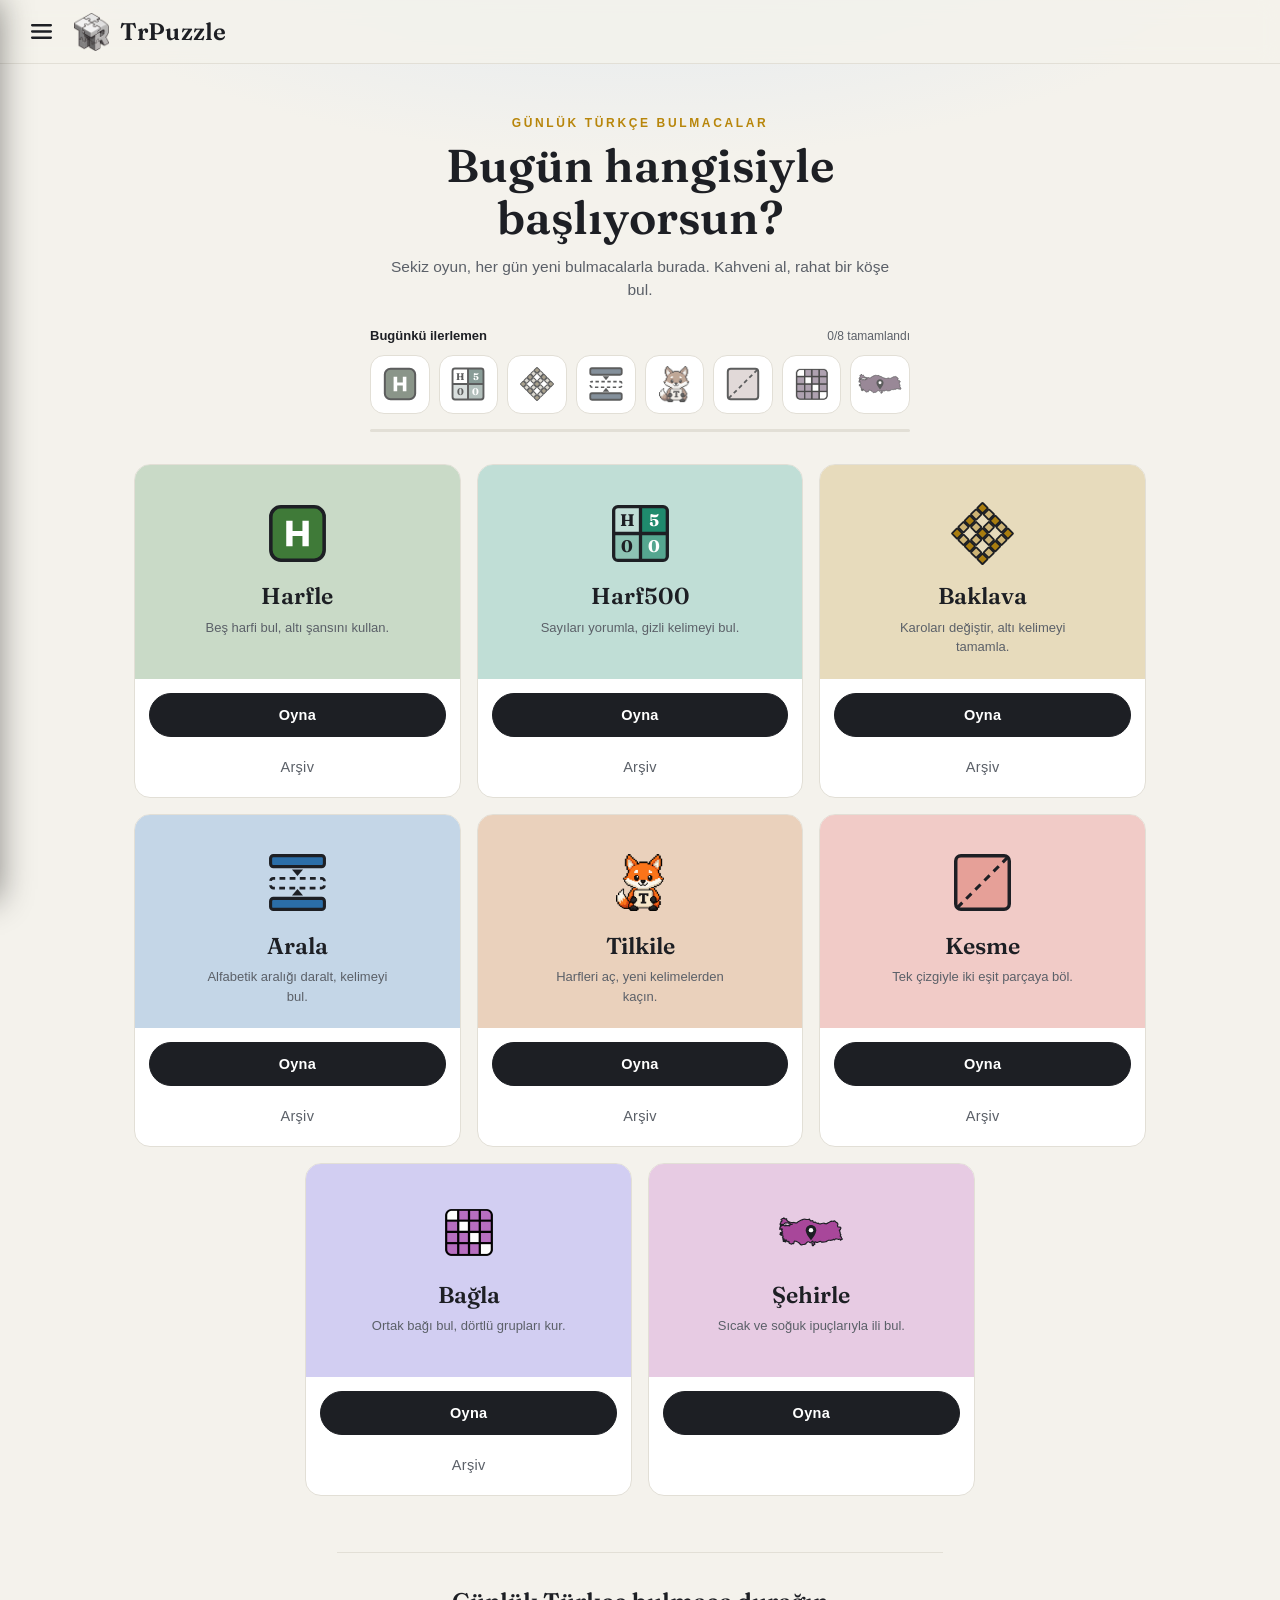
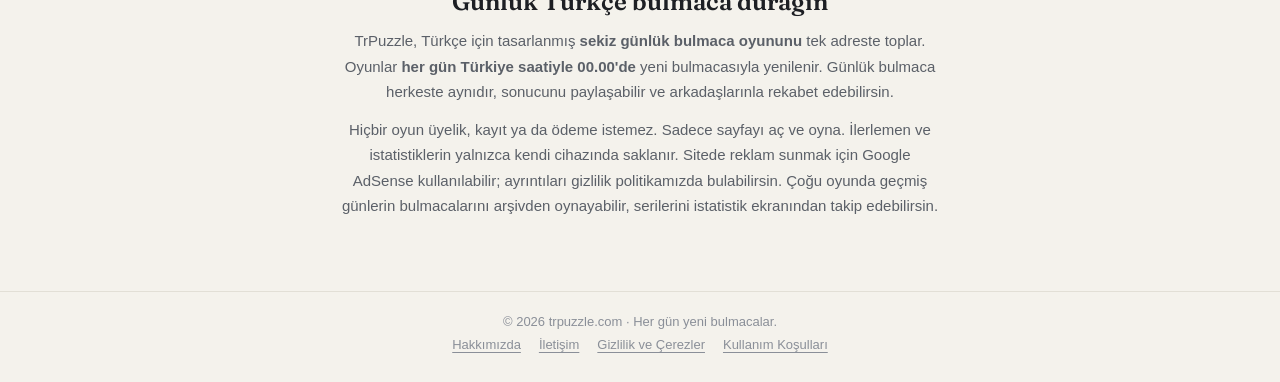
==== commit 76c7e25b: "AdSense entegrasyonunu ekle" ====
--- a/index.html
+++ b/index.html
@@ -3,6 +3,8 @@
 <head>
   <meta charset="UTF-8">
   <meta name="viewport" content="width=device-width, initial-scale=1.0">
+  <script async src="https://pagead2.googlesyndication.com/pagead/js/adsbygoogle.js?client=ca-pub-7993571496408496"
+          crossorigin="anonymous"></script>
   <title>TrPuzzle - Oyunlar</title>
   <meta name="description" content="trpuzzle.com'da Harfle, Harf500, Baklava, Bağla, Kesme, Şehirle, Tilkile ve Arala: günlük Türkçe bulmaca oyunları tek sayfada.">
   <link rel="icon" href="/favicon.ico" sizes="32x32">
@@ -1208,8 +1210,9 @@
       </p>
       <p>
         Hiçbir oyun üyelik, kayıt ya da ödeme istemez. Sadece sayfayı aç ve oyna.
-        İlerlemen ve istatistiklerin yalnızca kendi cihazında saklanır; sitemiz kişisel
-        veri toplamaz, çerez ve izleyici kullanmaz. Çoğu oyunda geçmiş günlerin
+        İlerlemen ve istatistiklerin yalnızca kendi cihazında saklanır. Sitede reklam
+        sunmak için Google AdSense kullanılabilir; ayrıntıları gizlilik politikamızda bulabilirsin.
+        Çoğu oyunda geçmiş günlerin
         bulmacalarını arşivden oynayabilir, serilerini istatistik ekranından takip
         edebilirsin.
       </p>
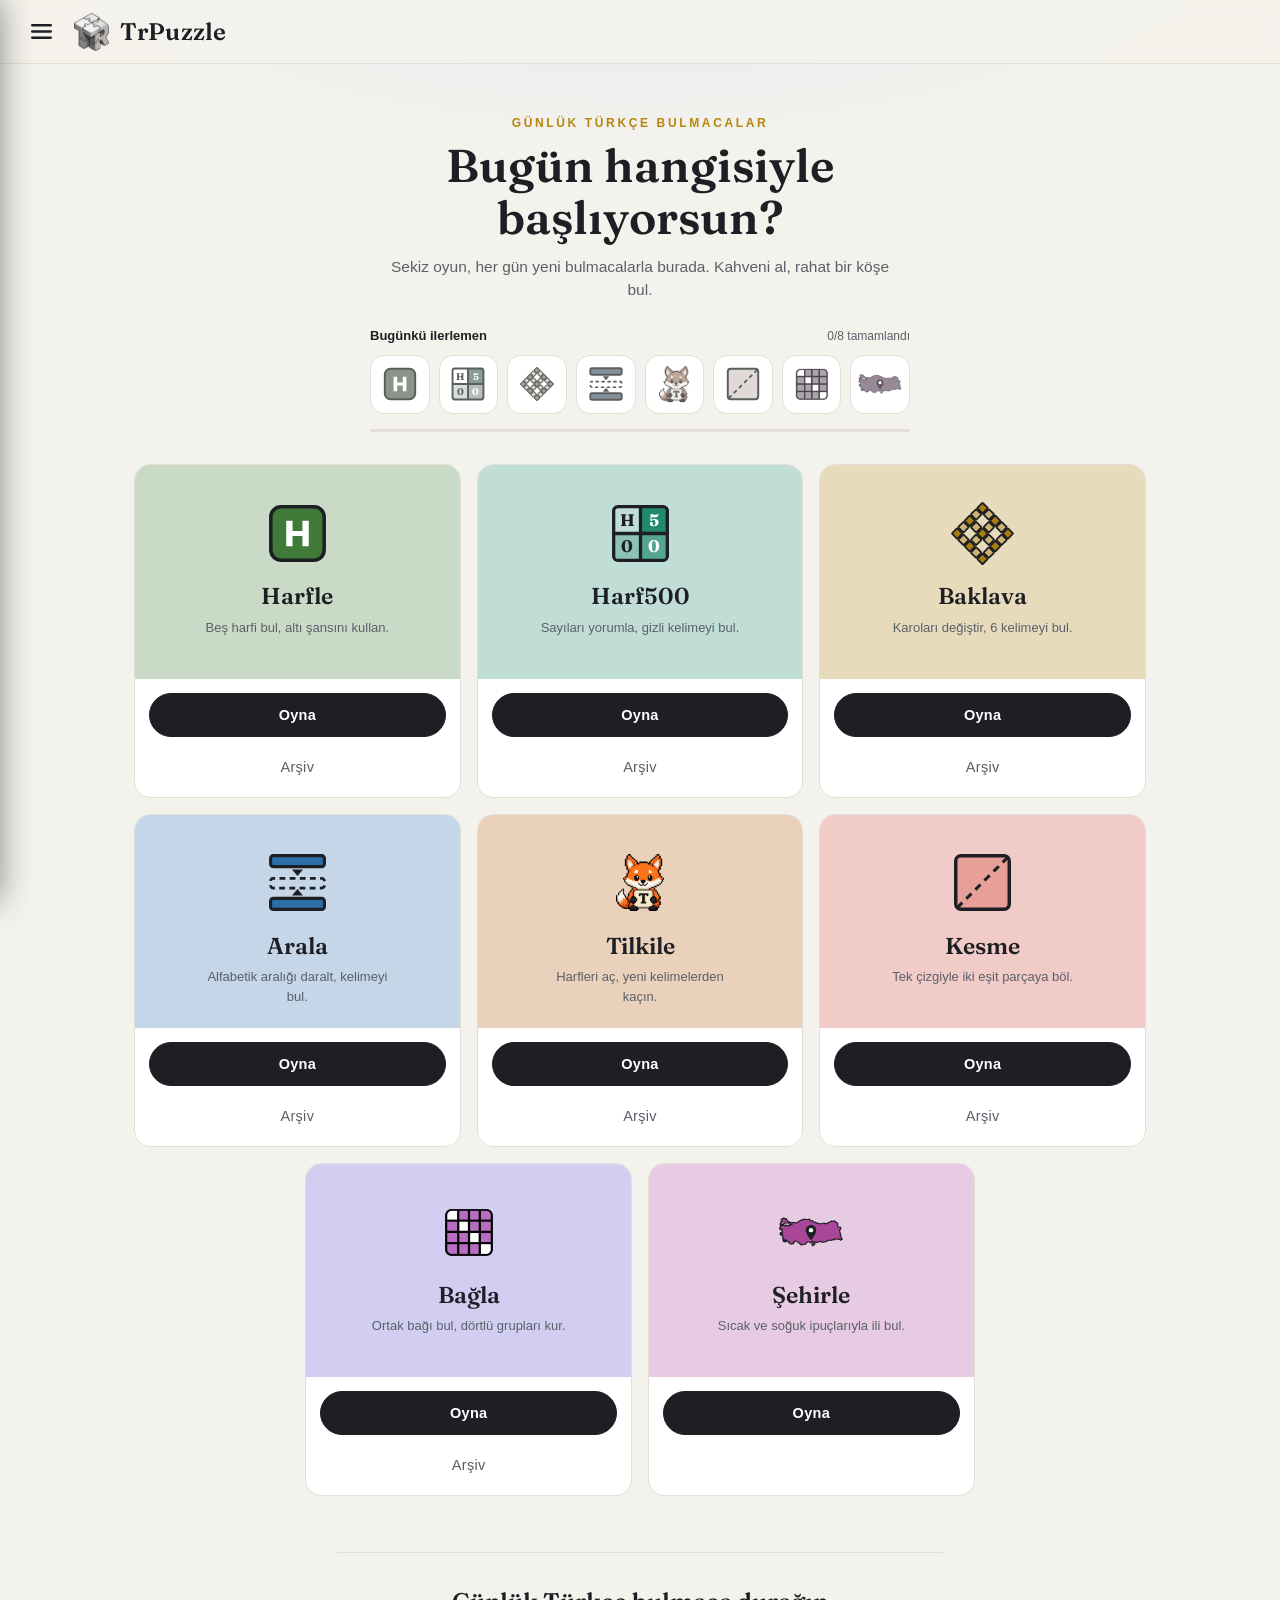
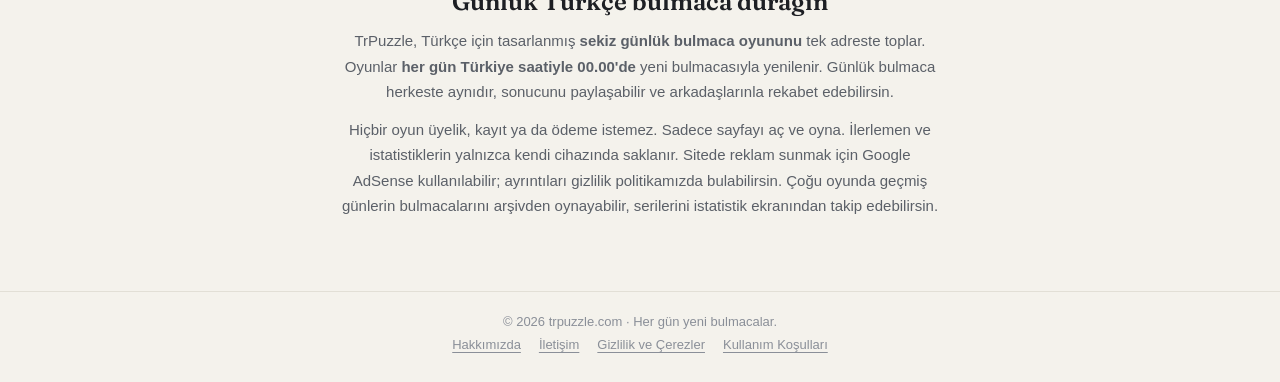
==== commit 157e7678: "Fix mobile layout and prevent text selection on game surfaces" ====
--- a/index.html
+++ b/index.html
@@ -411,8 +411,8 @@
 .tracker-game:focus-visible { outline:2px solid var(--ink); outline-offset:4px; }
 .tracker-bar { height:3px; margin-top:15px; border-radius:3px; background:var(--line); overflow:hidden; }
 .tracker-bar-fill { height:100%; width:0; background:var(--gold); border-radius:inherit; }
-@media(max-width:420px) {
-  .tracker-games { gap:6px; }
+@media(max-width:480px) {
+  .tracker-games { grid-template-columns:repeat(4,minmax(44px,60px)); justify-content:center; gap:10px; }
   .tracker-game { border-radius:10px; }
   .tracker-mark { width:15px; height:15px; }
 }
@@ -1014,7 +1014,7 @@
         <div class="card-top">
           <div class="card-icon" style="--ico-size:69px"><svg viewBox="0 0 100 100"><g transform="rotate(45 50 50)" stroke="#1d1f24" stroke-width="2.6" stroke-linejoin="round"><rect x="18.5" y="18.5" width="11" height="11" rx="1" fill="currentColor"/><rect x="31.5" y="18.5" width="11" height="11" rx="1" fill="currentColor" fill-opacity="0.42"/><rect x="44.5" y="18.5" width="11" height="11" rx="1" fill="currentColor"/><rect x="57.5" y="18.5" width="11" height="11" rx="1" fill="currentColor" fill-opacity="0.42"/><rect x="70.5" y="18.5" width="11" height="11" rx="1" fill="currentColor"/><rect x="18.5" y="31.5" width="11" height="11" rx="1" fill="currentColor" fill-opacity="0.42"/><rect x="44.5" y="31.5" width="11" height="11" rx="1" fill="currentColor" fill-opacity="0.42"/><rect x="70.5" y="31.5" width="11" height="11" rx="1" fill="currentColor" fill-opacity="0.42"/><rect x="18.5" y="44.5" width="11" height="11" rx="1" fill="currentColor"/><rect x="31.5" y="44.5" width="11" height="11" rx="1" fill="currentColor" fill-opacity="0.42"/><rect x="44.5" y="44.5" width="11" height="11" rx="1" fill="currentColor"/><rect x="57.5" y="44.5" width="11" height="11" rx="1" fill="currentColor" fill-opacity="0.42"/><rect x="70.5" y="44.5" width="11" height="11" rx="1" fill="currentColor"/><rect x="18.5" y="57.5" width="11" height="11" rx="1" fill="currentColor" fill-opacity="0.42"/><rect x="44.5" y="57.5" width="11" height="11" rx="1" fill="currentColor" fill-opacity="0.42"/><rect x="70.5" y="57.5" width="11" height="11" rx="1" fill="currentColor" fill-opacity="0.42"/><rect x="18.5" y="70.5" width="11" height="11" rx="1" fill="currentColor"/><rect x="31.5" y="70.5" width="11" height="11" rx="1" fill="currentColor" fill-opacity="0.42"/><rect x="44.5" y="70.5" width="11" height="11" rx="1" fill="currentColor"/><rect x="57.5" y="70.5" width="11" height="11" rx="1" fill="currentColor" fill-opacity="0.42"/><rect x="70.5" y="70.5" width="11" height="11" rx="1" fill="currentColor"/></g></svg></div>
             <h2 class="card-name">Baklava</h2>
-          <p class="card-tagline">Karoları değiştir, altı kelimeyi tamamla.</p>
+          <p class="card-tagline">Karoları değiştir, 6 kelimeyi bul.</p>
         </div>
         <div class="card-bottom">
           <div class="card-foot">
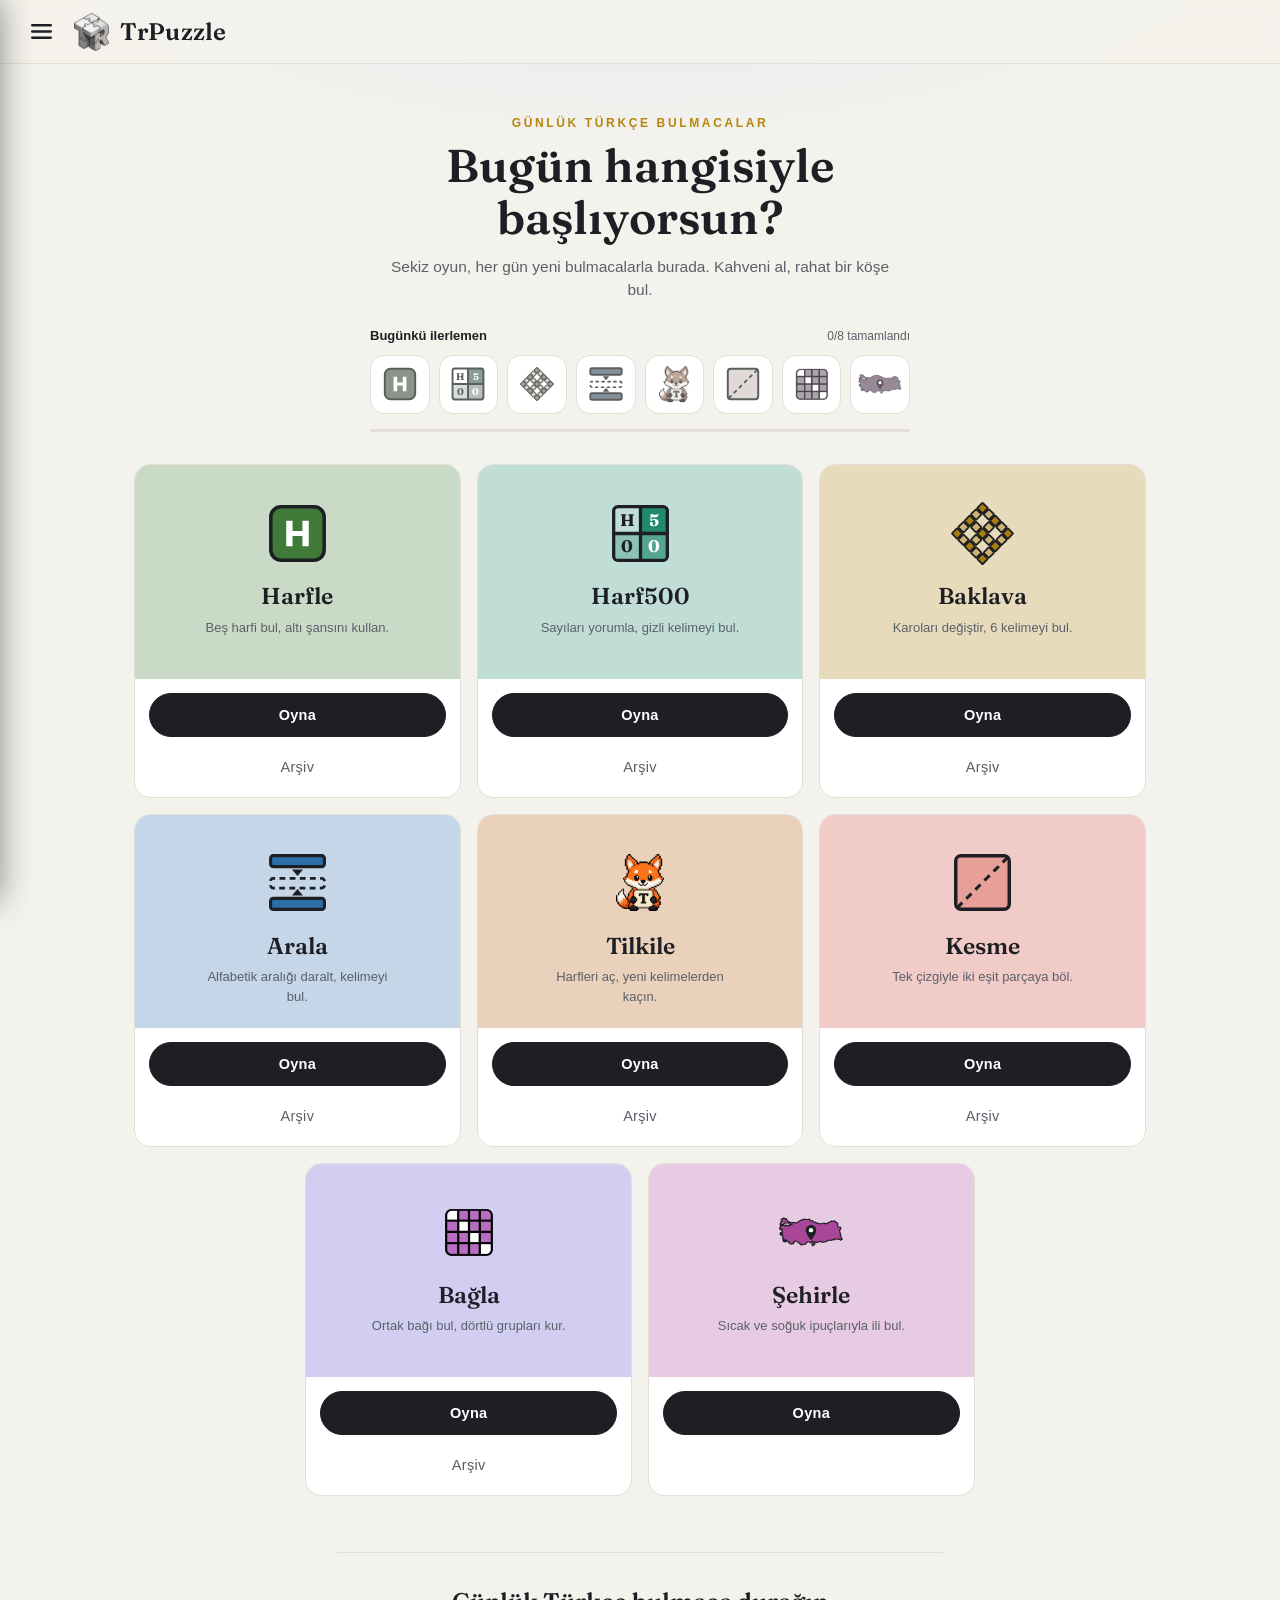
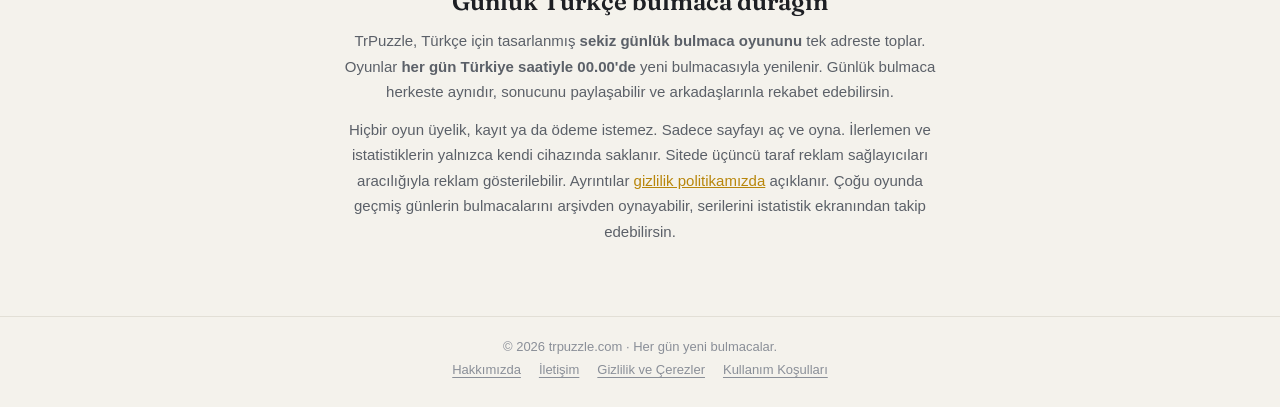
==== commit 377a208c: "Improve navigation, tracker layout, copy and map asset loading" ====
--- a/index.html
+++ b/index.html
@@ -412,7 +412,7 @@
 .tracker-bar { height:3px; margin-top:15px; border-radius:3px; background:var(--line); overflow:hidden; }
 .tracker-bar-fill { height:100%; width:0; background:var(--gold); border-radius:inherit; }
 @media(max-width:480px) {
-  .tracker-games { grid-template-columns:repeat(4,minmax(44px,60px)); justify-content:center; gap:10px; }
+  .tracker-games { grid-template-columns:repeat(8,minmax(0,1fr)); gap:clamp(3px,1.2vw,6px); }
   .tracker-game { border-radius:10px; }
   .tracker-mark { width:15px; height:15px; }
 }
@@ -746,7 +746,7 @@
 
   <!-- ======================= YAN MENÜ ======================= -->
   <div class="overlay" id="overlay"></div>
-  <aside class="drawer" id="drawer" aria-hidden="true" aria-label="Oyun menüsü">
+  <aside class="drawer" id="drawer" inert aria-hidden="true" aria-label="Oyun menüsü">
     <div class="drawer-header">
       <span class="drawer-title">Menü</span>
       <button class="drawer-close" id="drawerClose" aria-label="Menüyü kapat">
@@ -1210,8 +1210,9 @@
       </p>
       <p>
         Hiçbir oyun üyelik, kayıt ya da ödeme istemez. Sadece sayfayı aç ve oyna.
-        İlerlemen ve istatistiklerin yalnızca kendi cihazında saklanır. Sitede reklam
-        sunmak için Google AdSense kullanılabilir; ayrıntıları gizlilik politikamızda bulabilirsin.
+        İlerlemen ve istatistiklerin yalnızca kendi cihazında saklanır. Sitede üçüncü taraf reklam
+        sağlayıcıları aracılığıyla reklam gösterilebilir. Ayrıntılar
+        <a href="/gizlilik.html">gizlilik politikamızda</a> açıklanır.
         Çoğu oyunda geçmiş günlerin
         bulmacalarını arşivden oynayabilir, serilerini istatistik ekranından takip
         edebilirsin.
@@ -1247,14 +1248,25 @@
   const overlay = document.getElementById("overlay");
   const drawerClose = document.getElementById("drawerClose");
 
+  const background = document.querySelectorAll("header, main, footer");
+  let drawerTrigger = null;
+
   function openDrawer() {
+    drawerTrigger = document.activeElement;
+    drawer.inert = false;
+    background.forEach(function (el) { el.inert = true; });
     drawer.classList.add("open");
     overlay.classList.add("open");
     drawer.setAttribute("aria-hidden", "false");
     menuBtn.setAttribute("aria-expanded", "true");
+    drawerClose.focus();
   }
 
   function closeDrawer() {
+    if (!drawer.classList.contains("open")) return;
+    background.forEach(function (el) { el.inert = false; });
+    if (drawerTrigger) drawerTrigger.focus();
+    drawer.inert = true;
     drawer.classList.remove("open");
     overlay.classList.remove("open");
     drawer.setAttribute("aria-hidden", "true");
@@ -1271,6 +1283,16 @@
   });
   document.addEventListener("keydown", function (e) {
     if (e.key === "Escape") closeDrawer();
+    if (e.key === "Tab" && drawer.classList.contains("open")) {
+      const items = Array.from(drawer.querySelectorAll('a[href], button, summary, [tabindex="0"]'))
+        .filter(function (el) { return el.getClientRects().length && !el.disabled; });
+      const first = items[0], last = items[items.length - 1];
+      if (e.shiftKey && document.activeElement === first) {
+        e.preventDefault(); last.focus();
+      } else if (!e.shiftKey && document.activeElement === last) {
+        e.preventDefault(); first.focus();
+      }
+    }
   });
 
   /* Tema düğmesi kaldırıldı - anasayfa her zaman aydınlık modda. */
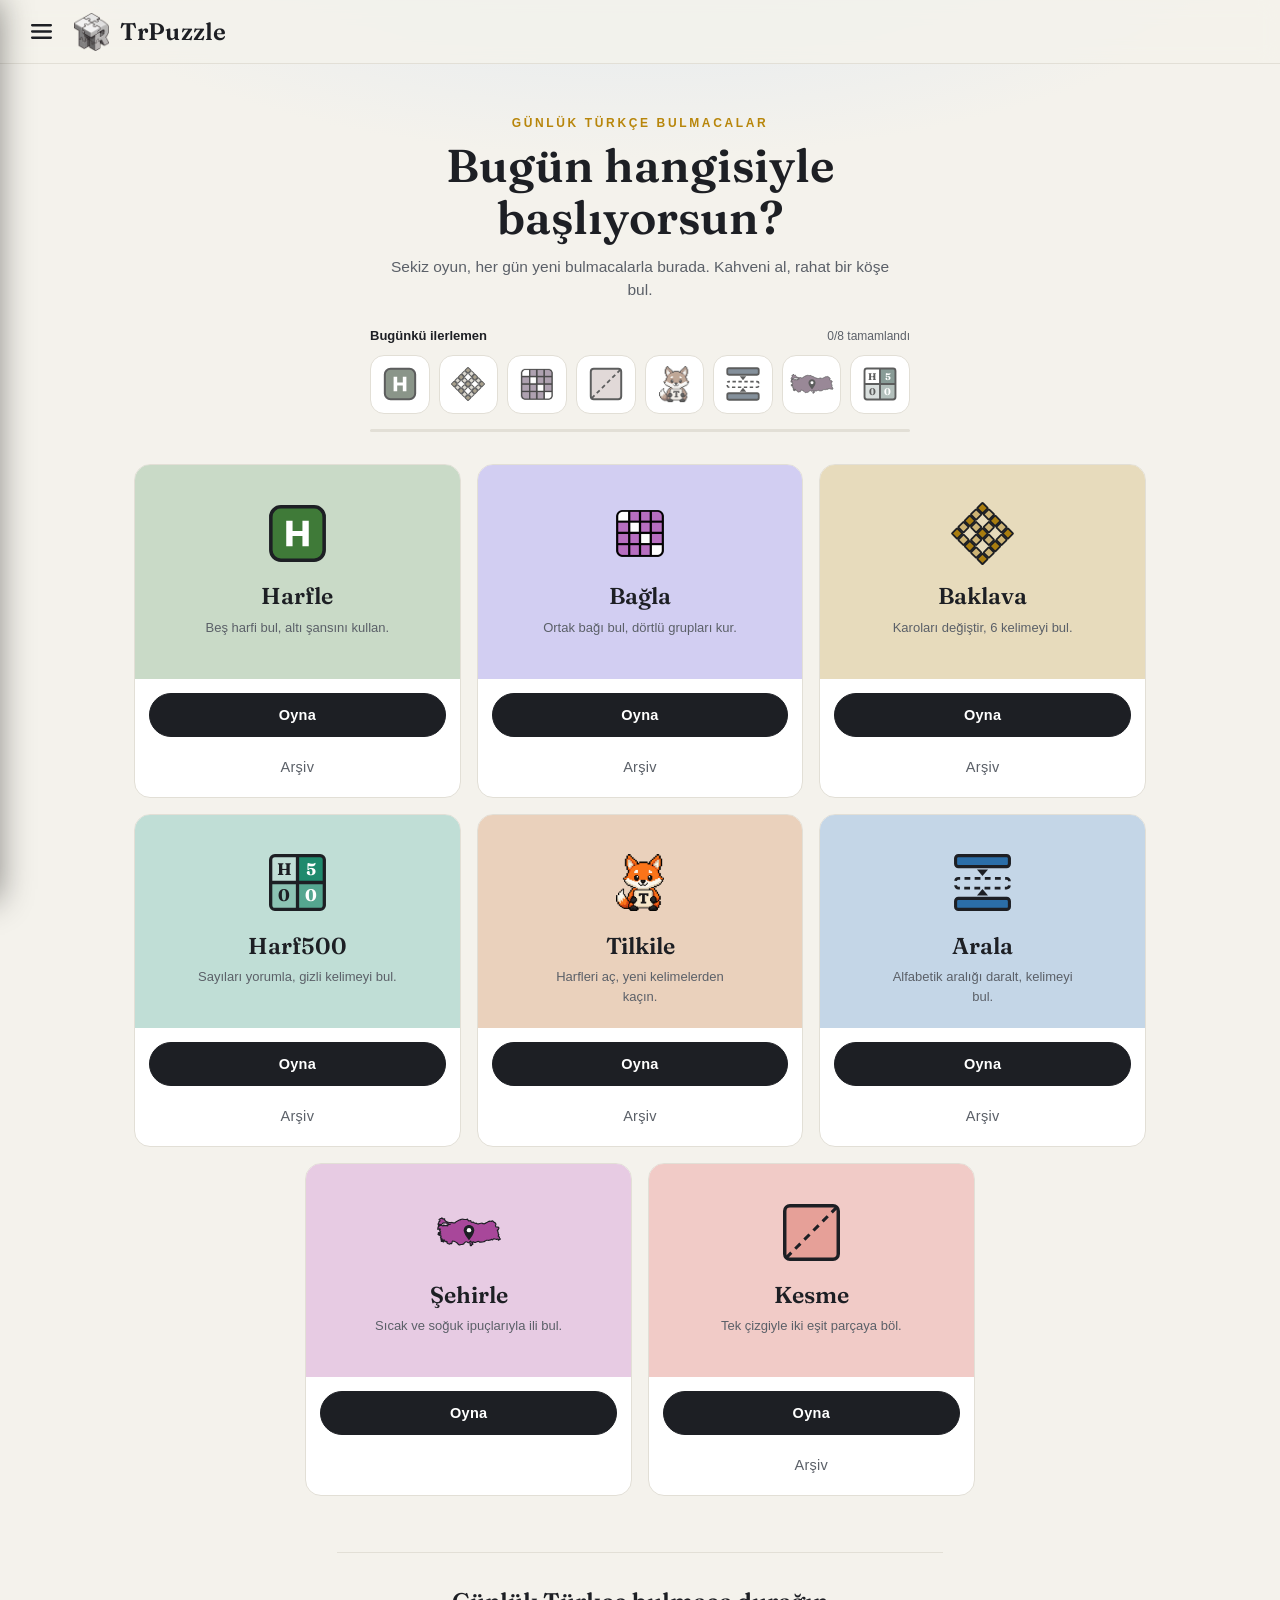
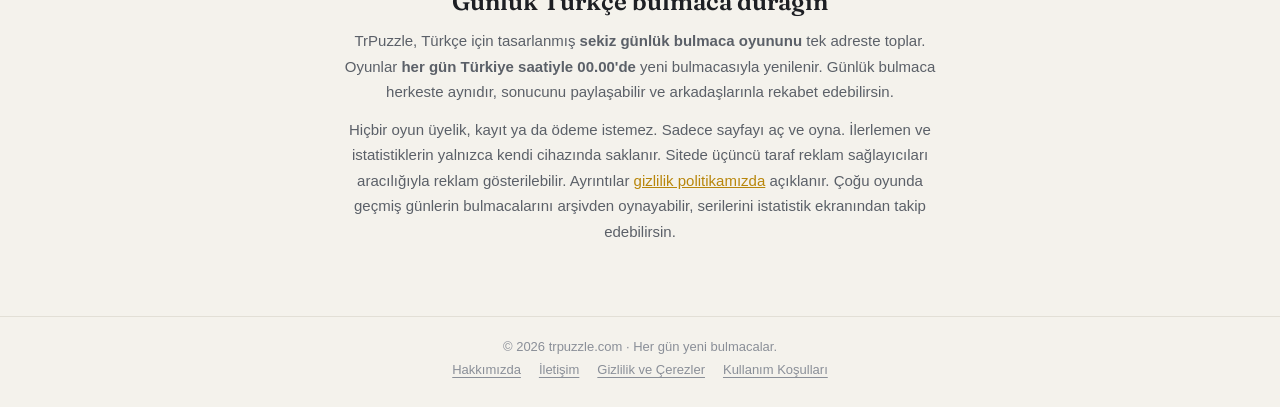
==== commit 30971441: "Secure game validation and consolidate tested UI improvements [skip netlify]" ====
--- a/index.html
+++ b/index.html
@@ -997,16 +997,16 @@
         </div>
         </div>
       </article><!-- ═══ HARF500 ═══ -->
-      <article class="game-card" style="--acc-dark:#63cdb2; --acc-lite:#1f8a6d">
+      <article class="game-card" style="--acc-dark:#9d8fff; --acc-lite:#5f4fd1">
         <div class="card-top">
-          <div class="card-icon" style="--ico-size:73px"><svg viewBox="0 0 100 100"><rect x="50" y="14" width="36" height="36" fill="currentColor"/><rect x="14" y="50" width="36" height="36" fill="currentColor" fill-opacity="0.32"/><rect x="50" y="50" width="36" height="36" fill="currentColor" fill-opacity="0.66"/><g stroke="#1d1f24" stroke-width="4.5" fill="none" stroke-linejoin="round"><rect x="13.25" y="13.25" width="73.5" height="73.5" rx="5.75"/><path d="M50 13.25V86.75M13.25 50H86.75"/></g><g font-family="'Fraunces', Georgia, serif" font-weight="700" font-size="23" text-anchor="middle"><text x="32" y="40" fill="#1d1f24">H</text><text x="68" y="40" fill="#fff">5</text><text x="32" y="76" fill="#1d1f24">0</text><text x="68" y="76" fill="#fff">0</text></g></svg></div>
-            <h2 class="card-name">Harf500</h2>
-          <p class="card-tagline">Sayıları yorumla, gizli kelimeyi bul.</p>
+          <div class="card-icon" style="--ico-size:48px"><img src="[data-uri]" alt=""></div>
+            <h2 class="card-name">Bağla</h2>
+          <p class="card-tagline">Ortak bağı bul, dörtlü grupları kur.</p>
         </div>
         <div class="card-bottom">
           <div class="card-foot">
-          <a href="/harf500/" class="btn btn-play" data-game="Harf500" data-url="/harf500/">Oyna</a>
-          <a href="/harf500/#arsiv" class="btn btn-arsiv" aria-label="Harf500 arşivi">Arşiv</a>
+          <a href="/bagla/" class="btn btn-play" data-game="Bağla" data-url="/bagla/">Oyna</a>
+          <a href="/bagla/#arsiv" class="btn btn-arsiv" aria-label="Bağla arşivi">Arşiv</a>
         </div>
         </div>
       </article><!-- ═══ PETEK ═══ -->
@@ -1023,16 +1023,16 @@
         </div>
         </div>
       </article><!-- ═══ ARALA ═══ -->
-      <article class="game-card" style="--acc-dark:#6fb5e8; --acc-lite:#2b6ea8">
+      <article class="game-card" style="--acc-dark:#63cdb2; --acc-lite:#1f8a6d">
         <div class="card-top">
-          <div class="card-icon" style="--ico-size:69px"><svg viewBox="0 0 100 100"><rect x="11" y="11" width="78" height="16" rx="4" fill="currentColor" stroke="#1d1f24" stroke-width="4.5"/><path d="M42 31 L50 40.5 L58 31 Z" fill="#1d1f24"/><rect x="11" y="44" width="78" height="14" rx="4" fill="none" stroke="#1d1f24" stroke-width="4" pathLength="168" stroke-dasharray="8 6" stroke-dashoffset="5.5"/><path d="M42 69 L50 59.5 L58 69 Z" fill="#1d1f24"/><rect x="11" y="73" width="78" height="16" rx="4" fill="currentColor" stroke="#1d1f24" stroke-width="4.5"/></svg></div>
-            <h2 class="card-name">Arala</h2>
-          <p class="card-tagline">Alfabetik aralığı daralt, kelimeyi bul.</p>
+          <div class="card-icon" style="--ico-size:73px"><svg viewBox="0 0 100 100"><rect x="50" y="14" width="36" height="36" fill="currentColor"/><rect x="14" y="50" width="36" height="36" fill="currentColor" fill-opacity="0.32"/><rect x="50" y="50" width="36" height="36" fill="currentColor" fill-opacity="0.66"/><g stroke="#1d1f24" stroke-width="4.5" fill="none" stroke-linejoin="round"><rect x="13.25" y="13.25" width="73.5" height="73.5" rx="5.75"/><path d="M50 13.25V86.75M13.25 50H86.75"/></g><g font-family="'Fraunces', Georgia, serif" font-weight="700" font-size="23" text-anchor="middle"><text x="32" y="40" fill="#1d1f24">H</text><text x="68" y="40" fill="#fff">5</text><text x="32" y="76" fill="#1d1f24">0</text><text x="68" y="76" fill="#fff">0</text></g></svg></div>
+            <h2 class="card-name">Harf500</h2>
+          <p class="card-tagline">Sayıları yorumla, gizli kelimeyi bul.</p>
         </div>
         <div class="card-bottom">
           <div class="card-foot">
-          <a href="/arala/" class="btn btn-play" data-game="Arala" data-url="/arala/">Oyna</a>
-          <a href="/arala/#arsiv" class="btn btn-arsiv" aria-label="Arala arşivi">Arşiv</a>
+          <a href="/harf500/" class="btn btn-play" data-game="Harf500" data-url="/harf500/">Oyna</a>
+          <a href="/harf500/#arsiv" class="btn btn-arsiv" aria-label="Harf500 arşivi">Arşiv</a>
         </div>
         </div>
       </article>
@@ -1050,32 +1050,19 @@
         </div>
         </div>
       </article><!-- ═══ KESME ═══ -->
-      <article class="game-card" style="--acc-dark:#ff7a6e; --acc-lite:#cc4437">
+      <article class="game-card" style="--acc-dark:#6fb5e8; --acc-lite:#2b6ea8">
         <div class="card-top">
-          <div class="card-icon" style="--ico-size:77px"><svg viewBox="0 0 100 100"><rect x="15.25" y="15.25" width="69.5" height="69.5" rx="6.75" fill="currentColor" fill-opacity="0.32" stroke="#1d1f24" stroke-width="4.5" stroke-linejoin="round"/><path d="M17.0503 82.9497 L82.9497 17.0503" stroke="#1d1f24" stroke-width="4" stroke-linecap="butt" stroke-dasharray="9.4819 7.2609"/></svg></div>
-            <h2 class="card-name">Kesme</h2>
-          <p class="card-tagline">Tek çizgiyle iki eşit parçaya böl.</p>
+          <div class="card-icon" style="--ico-size:69px"><svg viewBox="0 0 100 100"><rect x="11" y="11" width="78" height="16" rx="4" fill="currentColor" stroke="#1d1f24" stroke-width="4.5"/><path d="M42 31 L50 40.5 L58 31 Z" fill="#1d1f24"/><rect x="11" y="44" width="78" height="14" rx="4" fill="none" stroke="#1d1f24" stroke-width="4" pathLength="168" stroke-dasharray="8 6" stroke-dashoffset="5.5"/><path d="M42 69 L50 59.5 L58 69 Z" fill="#1d1f24"/><rect x="11" y="73" width="78" height="16" rx="4" fill="currentColor" stroke="#1d1f24" stroke-width="4.5"/></svg></div>
+            <h2 class="card-name">Arala</h2>
+          <p class="card-tagline">Alfabetik aralığı daralt, kelimeyi bul.</p>
         </div>
         <div class="card-bottom">
           <div class="card-foot">
-          <a href="/kesme/" class="btn btn-play" data-game="Kesme" data-url="/kesme/">Oyna</a>
-          <a href="/kesme/#arsiv" class="btn btn-arsiv" aria-label="Kesme arşivi">Arşiv</a>
+          <a href="/arala/" class="btn btn-play" data-game="Arala" data-url="/arala/">Oyna</a>
+          <a href="/arala/#arsiv" class="btn btn-arsiv" aria-label="Arala arşivi">Arşiv</a>
         </div>
         </div>
       </article><!-- ═══ BAĞLA ═══ -->
-      <article class="game-card" style="--acc-dark:#9d8fff; --acc-lite:#5f4fd1">
-        <div class="card-top">
-          <div class="card-icon" style="--ico-size:48px"><img src="[data-uri]" alt=""></div>
-            <h2 class="card-name">Bağla</h2>
-          <p class="card-tagline">Ortak bağı bul, dörtlü grupları kur.</p>
-        </div>
-        <div class="card-bottom">
-          <div class="card-foot">
-          <a href="/bagla/" class="btn btn-play" data-game="Bağla" data-url="/bagla/">Oyna</a>
-          <a href="/bagla/#arsiv" class="btn btn-arsiv" aria-label="Bağla arşivi">Arşiv</a>
-        </div>
-        </div>
-      </article><!-- ═══ ŞEHİRLE ═══ -->
       <article class="game-card" style="--acc-dark:#e08bd4; --acc-lite:#a8479a">
         <div class="card-top">
           <div class="card-icon" style="--ico-size:70px"><svg viewBox="-60 -60 1144 1144"><g transform="translate(0,1024) scale(0.1,-0.1)"><path d="M584 7359 c-28 -32 -51 -41 -123 -49 -62 -8 -68 -11 -106 -54 -25
@@ -1196,6 +1183,19 @@
           <span class="btn btn-arsiv btn-bosluk" aria-hidden="true"></span>
         </div>
         </div>
+      </article><!-- ═══ ŞEHİRLE ═══ -->
+      <article class="game-card" style="--acc-dark:#ff7a6e; --acc-lite:#cc4437">
+        <div class="card-top">
+          <div class="card-icon" style="--ico-size:77px"><svg viewBox="0 0 100 100"><rect x="15.25" y="15.25" width="69.5" height="69.5" rx="6.75" fill="currentColor" fill-opacity="0.32" stroke="#1d1f24" stroke-width="4.5" stroke-linejoin="round"/><path d="M17.0503 82.9497 L82.9497 17.0503" stroke="#1d1f24" stroke-width="4" stroke-linecap="butt" stroke-dasharray="9.4819 7.2609"/></svg></div>
+            <h2 class="card-name">Kesme</h2>
+          <p class="card-tagline">Tek çizgiyle iki eşit parçaya böl.</p>
+        </div>
+        <div class="card-bottom">
+          <div class="card-foot">
+          <a href="/kesme/" class="btn btn-play" data-game="Kesme" data-url="/kesme/">Oyna</a>
+          <a href="/kesme/#arsiv" class="btn btn-arsiv" aria-label="Kesme arşivi">Arşiv</a>
+        </div>
+        </div>
       </article>
     </section>
 
@@ -1317,7 +1317,9 @@
      data-url tanımlıysa oraya yönlendirir, değilse
      "çok yakında" mesajı gösterir. */
   const trackerGames = document.getElementById("trackerGames");
-  document.querySelectorAll(".game-card").forEach(function (card) {
+  const trackerOrder = ["Harfle","Baklava","Bağla","Kesme","Tilkile","Arala","Şehirle","Harf500"];
+  trackerOrder.forEach(function (name) {
+    const card = Array.from(document.querySelectorAll(".game-card")).find(card => card.querySelector(".btn-play").dataset.game === name);
     const play = card.querySelector(".btn-play");
     const link = document.createElement("a");
     link.className = "tracker-game";
@@ -1375,7 +1377,7 @@
     const year = tr.getUTCFullYear(), month = tr.getUTCMonth(), day = tr.getUTCDate();
     const date = year + "-" + String(month + 1).padStart(2, "0") + "-" + String(day).padStart(2, "0");
     const dayId = Math.floor(Date.UTC(year, month, day) / 86400000);
-    const puzzleNo = dayId - Date.UTC(2026, 7, 1) / 86400000 + 1;
+    const puzzleNo = dayId - Date.UTC(2026, 9, 3) / 86400000 + 1;
     const midnight = Date.UTC(year, month, day);
     const foxNo = Math.floor((midnight - Date.UTC(2026, 7, 1)) / 86400000) + 1;
     const aralaDay = Math.round((midnight - Date.UTC(2026, 0, 1)) / 86400000);
@@ -1387,7 +1389,7 @@
     const harf500 = readProgress("word500tr.oyun." + level + "." + date);
     const baklava = readProgress("petek-progress-v1")[dayId] || {};
     const tilkile = readProgress("foximax-daily-" + foxNo);
-    const bagla = readProgress("baglantilar.gunluk." + puzzleNo);
+    const bagla = puzzleNo >= 1 ? readProgress("baglantilar.2026-10-03.gunluk." + puzzleNo) : {};
     const sehirle = readProgress("iller-globle:daily:" + date);
     const oldArala = readProgress("aradle_day_v1");
     const arala = readProgress("aradle_days_v2")[aralaDay] ||
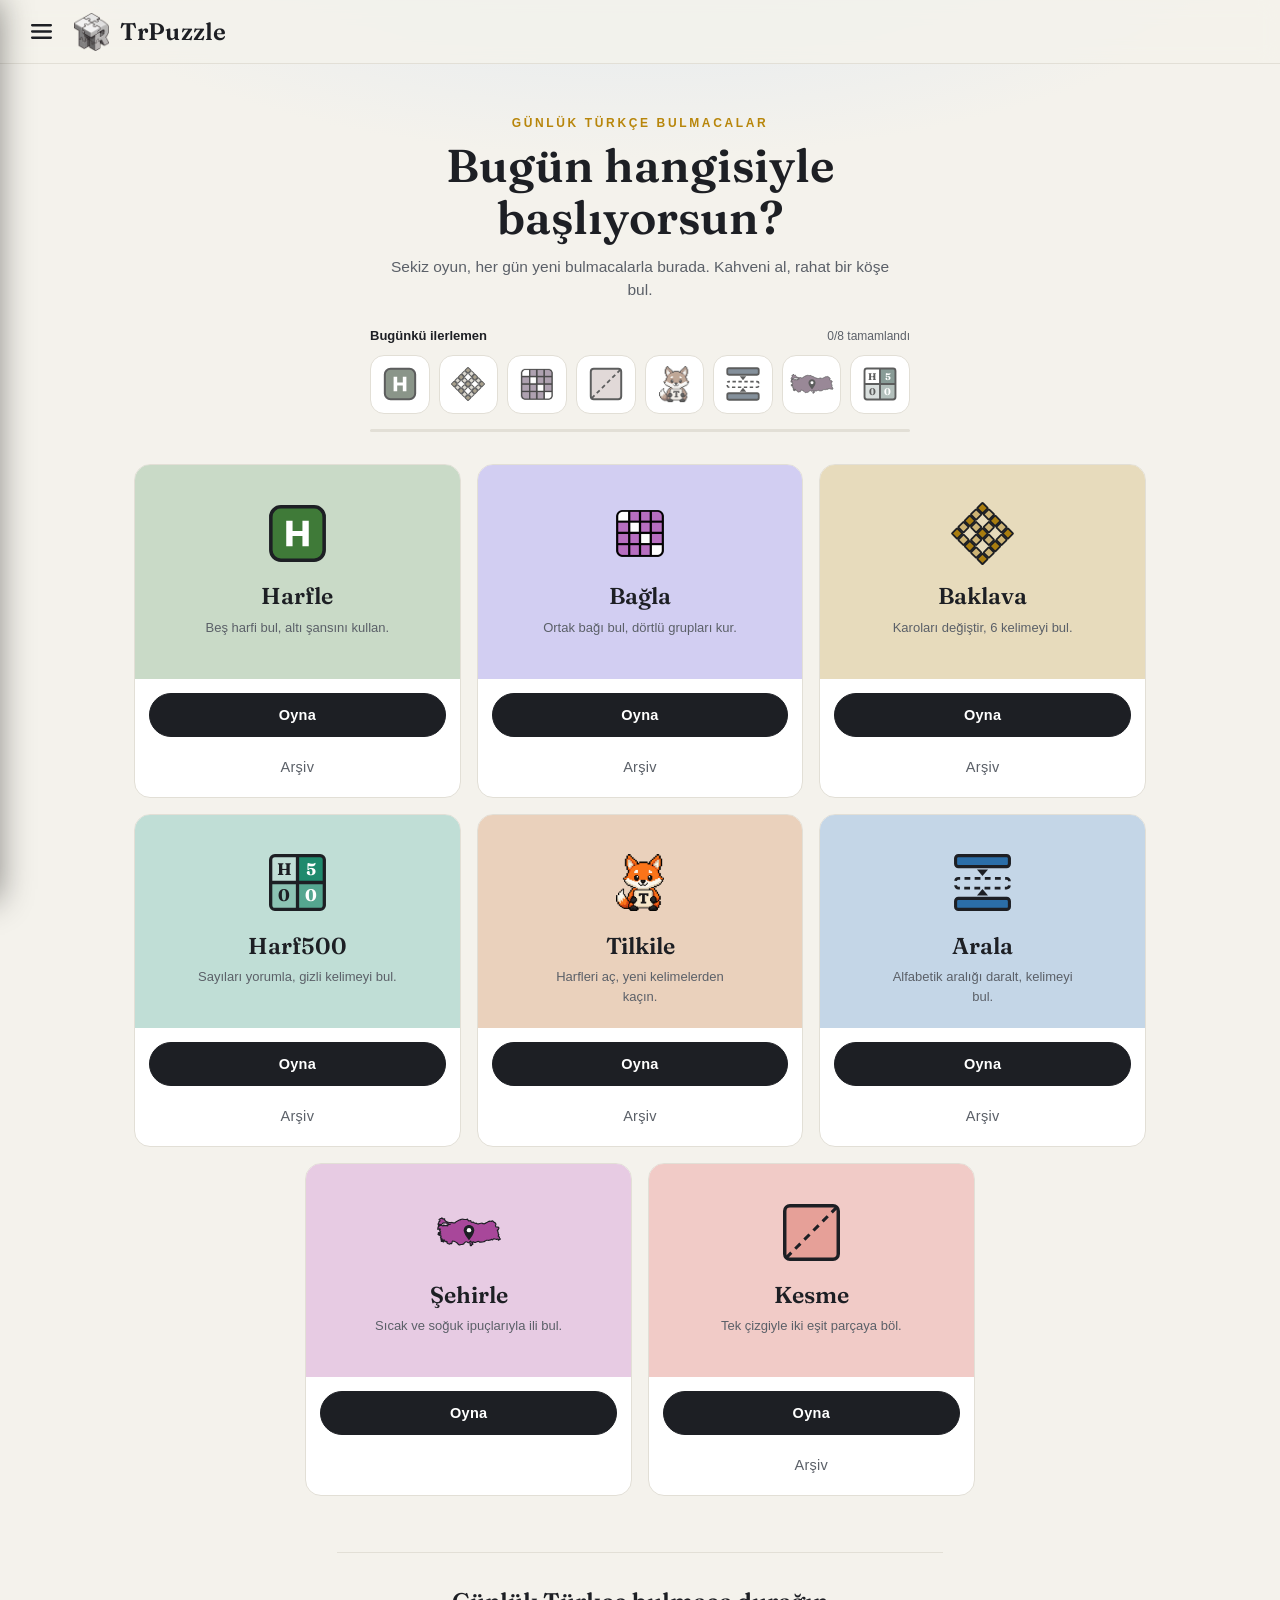
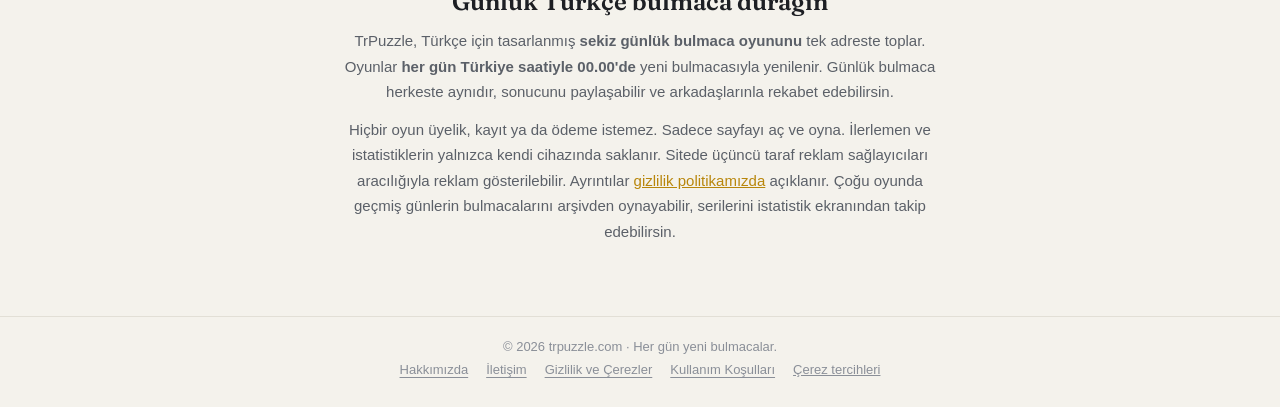
==== commit d2a1812d: "Add Google privacy preferences entry points [skip netlify]" ====
--- a/index.html
+++ b/index.html
@@ -725,6 +725,7 @@
 .btn-arsiv:hover, .btn-arsiv:focus-visible { background:var(--bg); border-color:transparent; color:var(--ink); }
 @media(max-width:420px) { .card-tagline { font-size:11px; } }
   </style>
+  <script defer id="tp-privacy-script" src="/assets/privacy-controls.js"></script>
 </head>
 <body>
 
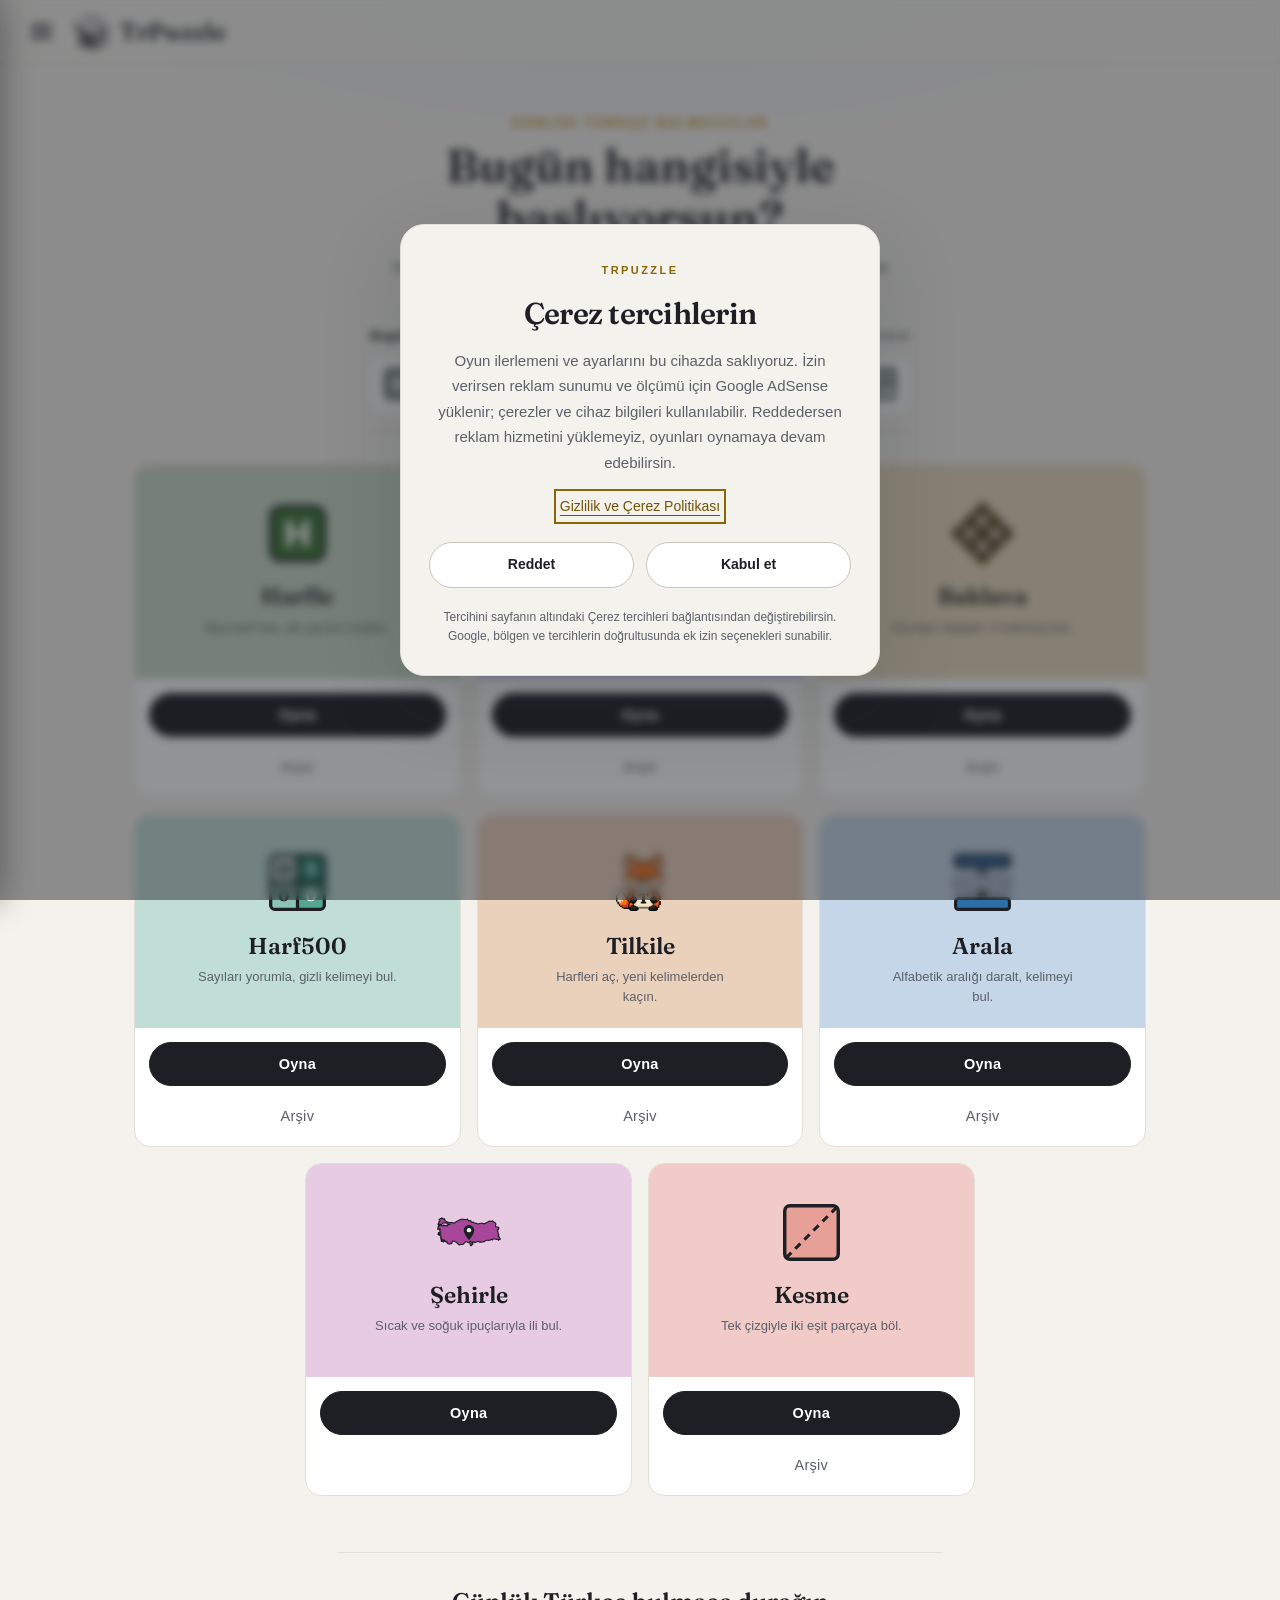
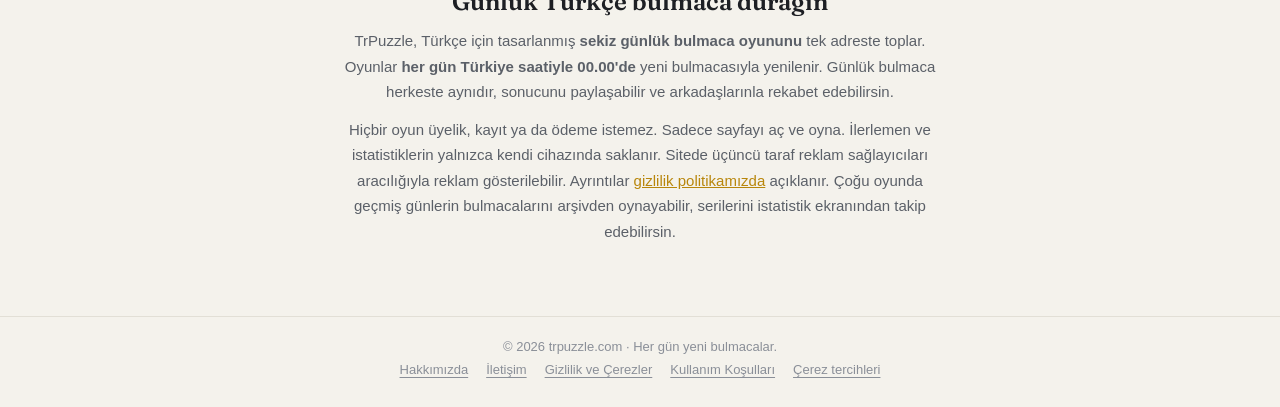
==== commit fb2b2522: "Connect Google CMP and refine game interactions [skip netlify]" ====
--- a/index.html
+++ b/index.html
@@ -1,10 +1,12 @@
 <!DOCTYPE html>
 <html lang="tr">
 <head>
+<script defer id="tp-privacy-script" src="/assets/privacy-controls.js?v=consent-v1"></script>
+<meta name="google-adsense-account" content="ca-pub-7993571496408496">
+
   <meta charset="UTF-8">
   <meta name="viewport" content="width=device-width, initial-scale=1.0">
-  <script async src="https://pagead2.googlesyndication.com/pagead/js/adsbygoogle.js?client=ca-pub-7993571496408496"
-          crossorigin="anonymous"></script>
+
   <title>TrPuzzle - Oyunlar</title>
   <meta name="description" content="trpuzzle.com'da Harfle, Harf500, Baklava, Bağla, Kesme, Şehirle, Tilkile ve Arala: günlük Türkçe bulmaca oyunları tek sayfada.">
   <link rel="icon" href="/favicon.ico" sizes="32x32">
@@ -725,7 +727,7 @@
 .btn-arsiv:hover, .btn-arsiv:focus-visible { background:var(--bg); border-color:transparent; color:var(--ink); }
 @media(max-width:420px) { .card-tagline { font-size:11px; } }
   </style>
-  <script defer id="tp-privacy-script" src="/assets/privacy-controls.js"></script>
+
 </head>
 <body>
 
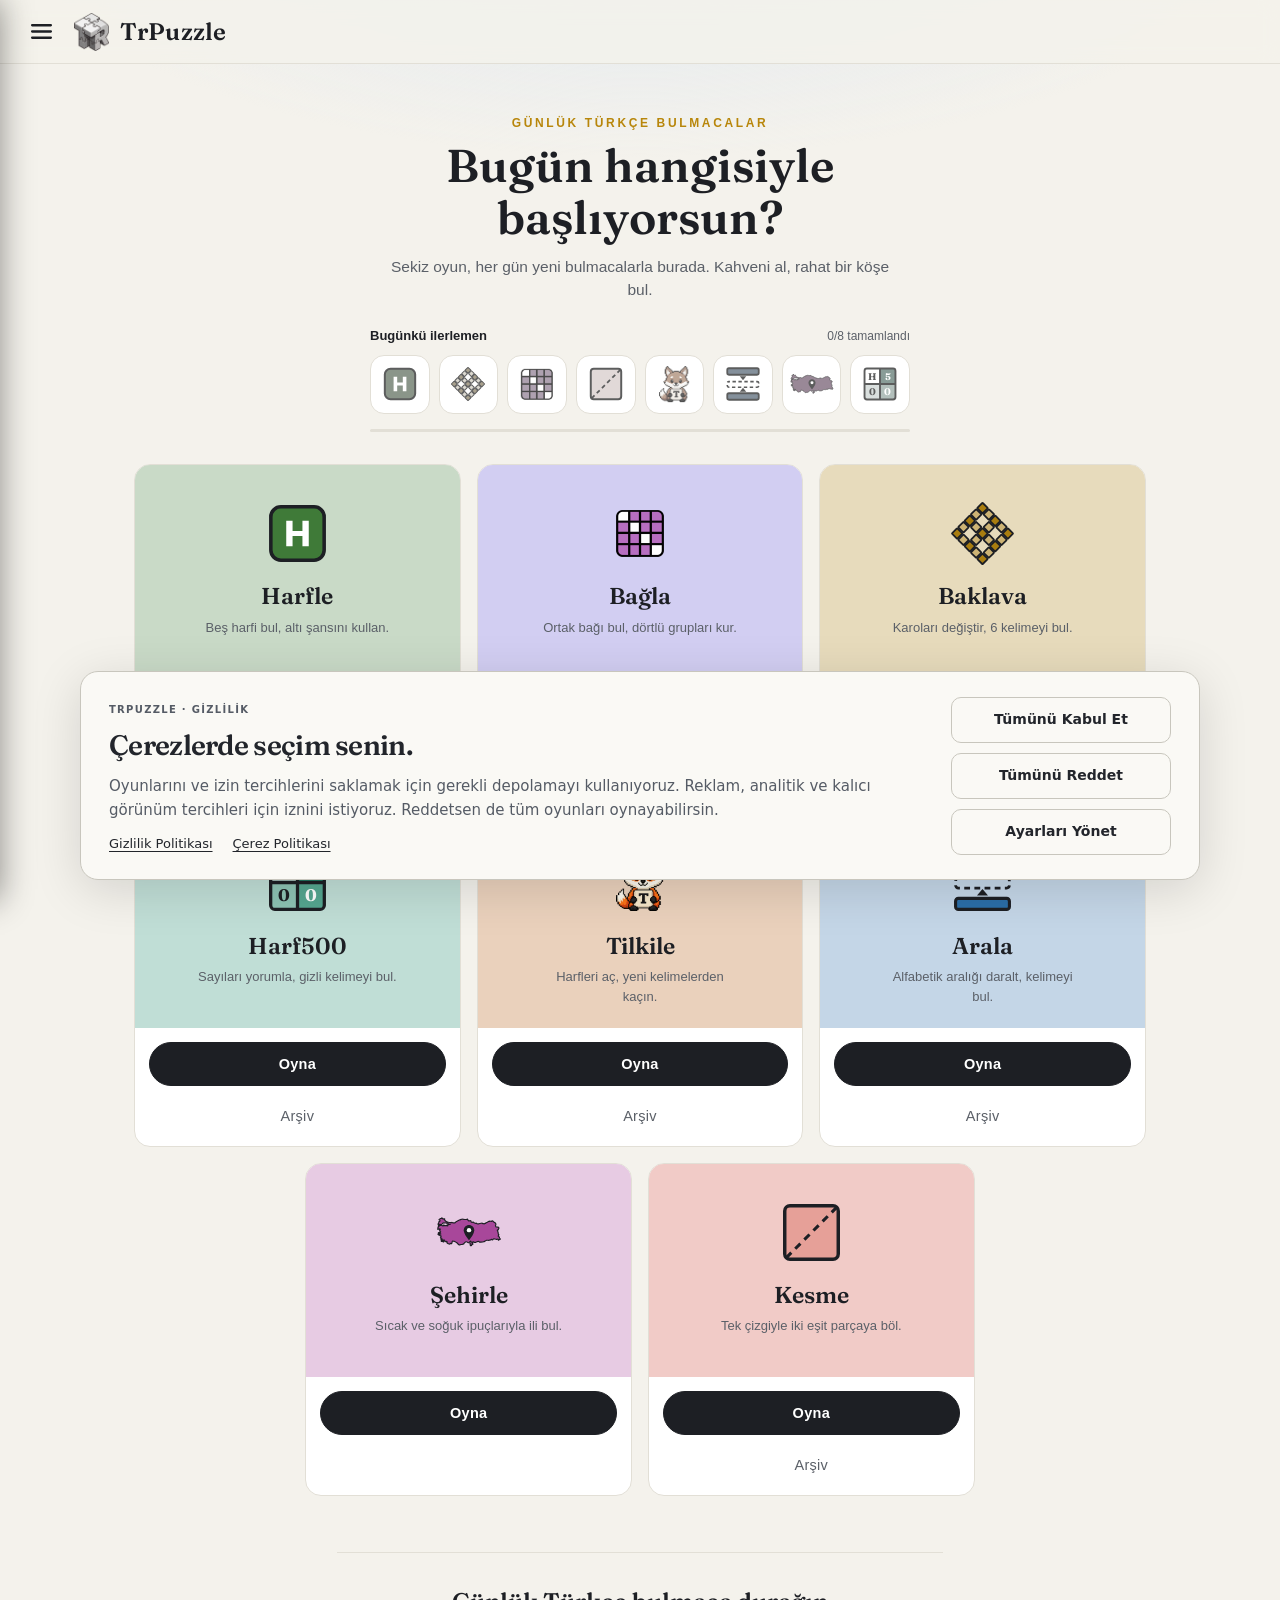
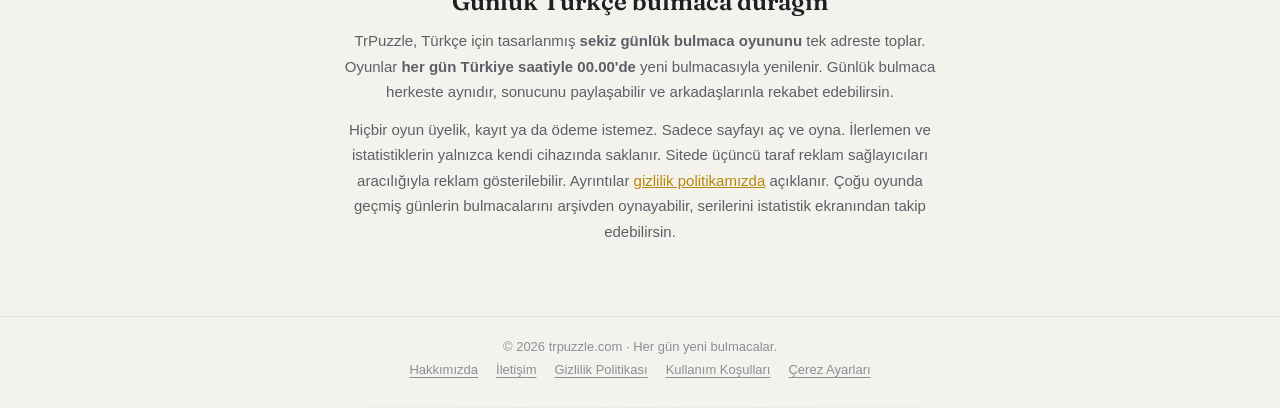
==== commit 5c276874: "Çerez kategorilerini, rıza panelini ve koşullu betik yüklemeyi yenile" ====
--- a/index.html
+++ b/index.html
@@ -1,10 +1,27 @@
 <!DOCTYPE html>
 <html lang="tr">
 <head>
-<script defer id="tp-privacy-script" src="/assets/privacy-controls.js?v=consent-v1"></script>
+<meta charset="utf-8">
+<!-- trpuzzle-consent-start -->
+<script>
+window.dataLayer = window.dataLayer || [];
+window.gtag = window.gtag || function () { window.dataLayer.push(arguments); };
+window.gtag('consent', 'default', {
+  ad_storage: 'denied', ad_user_data: 'denied', ad_personalization: 'denied',
+  analytics_storage: 'denied', functionality_storage: 'denied',
+  personalization_storage: 'denied', security_storage: 'granted'
+});
+window.gtag('set', 'ads_data_redaction', true);
+window.gtag('set', 'url_passthrough', false);
+</script>
+<script src="/assets/consent-state.js?v=20261006"></script>
+<script src="/assets/consent-config.js?v=20261006"></script>
+<link rel="stylesheet" href="/assets/consent.css?v=20261006">
+<script defer id="tp-privacy-script" src="/assets/privacy-controls.js?v=20261006"></script>
+<!-- trpuzzle-consent-end -->
+
 <meta name="google-adsense-account" content="ca-pub-7993571496408496">
 
-  <meta charset="UTF-8">
   <meta name="viewport" content="width=device-width, initial-scale=1.0">
 
   <title>TrPuzzle - Oyunlar</title>
@@ -965,7 +982,7 @@
       <div class="drawer-sep" role="separator"></div>
       <a href="/hakkinda.html" class="drawer-page">Hakkımızda</a>
       <a href="/iletisim.html" class="drawer-page">İletişim</a>
-      <a href="/gizlilik.html" class="drawer-page">Gizlilik ve Çerezler</a>
+      <a href="/gizlilik.html" class="drawer-page">Gizlilik Politikası</a>
       <a href="/kosullar.html" class="drawer-page">Kullanım Koşulları</a>
     </nav>
   </aside>
@@ -1228,8 +1245,10 @@
     <nav class="footer-links">
       <a href="/hakkinda.html">Hakkımızda</a>
       <a href="/iletisim.html">İletişim</a>
-      <a href="/gizlilik.html">Gizlilik ve Çerezler</a>
+      <a href="/gizlilik.html">Gizlilik Politikası</a>
       <a href="/kosullar.html">Kullanım Koşulları</a>
+
+      <a class="tp-privacy-link" href="/cerez-politikasi.html" data-privacy-preferences>Çerez Ayarları</a>
     </nav>
   </footer>
 
--- a/assets/consent.css
+++ b/assets/consent.css
@@ -0,0 +1,33 @@
+#tp-consent{--cmp-bg:#faf9f5;--cmp-ink:#22252b;--cmp-muted:#555b65;--cmp-border:#c8c6bd;--cmp-hover:#eceae2;--cmp-focus:#805b09;font:15px/1.6 system-ui,-apple-system,"Segoe UI",sans-serif;color:var(--cmp-ink);text-align:left}
+#tp-consent *,#tp-consent *::before,#tp-consent *::after{box-sizing:border-box}
+#tp-consent [hidden]{display:none!important}
+#tp-consent h2{font:600 clamp(22px,3vw,28px)/1.22 var(--display,Georgia,serif);color:var(--cmp-ink);margin:8px 0 12px;letter-spacing:-.025em}
+#tp-consent p{color:var(--cmp-muted);font:inherit;margin:0 0 12px}
+#tp-consent .tp-consent-eyebrow{font-size:10px;font-weight:750;letter-spacing:.13em;color:var(--cmp-muted)}
+#tp-consent button{font:600 14px/1.35 system-ui,sans-serif;letter-spacing:normal;text-transform:none;cursor:pointer;color:var(--cmp-ink);background:var(--cmp-bg);border:1px solid var(--cmp-border);border-radius:10px;min-height:46px;padding:11px 14px;box-shadow:none;margin:0;white-space:normal}
+#tp-consent button:hover{background:var(--cmp-hover)}
+#tp-consent :is(button,a,input):focus-visible,.tp-privacy-link:focus-visible{outline:3px solid var(--cmp-focus);outline-offset:3px}
+#tp-consent .tp-consent-banner{position:fixed;z-index:2147483000;inset:auto 20px 20px;max-width:1120px;margin:auto;padding:24px 28px;background:var(--cmp-bg);border:1px solid var(--cmp-border);border-radius:18px;box-shadow:0 10px 50px #0002;display:grid;grid-template-columns:minmax(0,1fr) 220px;gap:28px;max-height:calc(100dvh - 32px);overflow:auto;overscroll-behavior:contain}
+#tp-consent .tp-consent-actions{display:grid;grid-template-columns:repeat(3,minmax(0,1fr));gap:10px;align-items:stretch;margin-top:18px}
+#tp-consent .tp-consent-banner .tp-consent-actions{grid-template-columns:1fr;align-content:center;margin:0}
+#tp-consent .tp-consent-links{display:flex;gap:8px 20px;flex-wrap:wrap;margin:12px 0 0}
+#tp-consent a{color:var(--cmp-ink);font-size:13px;text-decoration:underline;text-underline-offset:3px}
+#tp-consent .tp-consent-dialog{position:fixed;inset:0;width:min(640px,calc(100% - 28px));max-height:calc(100dvh - 28px);height:fit-content;margin:auto;padding:26px;background:var(--cmp-bg);color:var(--cmp-ink);border:1px solid var(--cmp-border);border-radius:20px;box-shadow:0 18px 80px #0004;overflow:auto;overscroll-behavior:contain;font:inherit;text-align:left}
+#tp-consent .tp-consent-dialog::backdrop{background:#1119}
+#tp-consent .tp-consent-heading{display:flex;align-items:center;justify-content:space-between;gap:16px;margin-bottom:12px}
+#tp-consent .tp-consent-heading button{font-size:12px;min-height:40px;padding:8px 12px}
+#tp-consent .tp-consent-categories{margin:20px 0;border-top:1px solid var(--cmp-border)}
+#tp-consent label{display:flex;align-items:center;justify-content:space-between;gap:20px;border-bottom:1px solid var(--cmp-border);padding:17px 0;cursor:pointer}
+#tp-consent strong{display:block;color:var(--cmp-ink);font-size:15px;font-weight:700}
+#tp-consent small{display:block;font-size:13px;line-height:1.55;color:var(--cmp-muted);margin-top:4px}
+#tp-consent input[type=checkbox]{display:block;appearance:auto;position:static;opacity:1;width:24px;height:24px;flex:0 0 24px;margin:0;accent-color:var(--cmp-ink);cursor:pointer}
+#tp-consent input:disabled{cursor:default}
+#tp-consent .tp-consent-status{font-size:13px;margin-top:12px}
+#tp-consent .tp-consent-status:empty{display:none}
+#tp-consent .tp-consent-sr{position:absolute;width:1px;height:1px;padding:0;overflow:hidden;clip-path:inset(50%);white-space:nowrap}
+.tp-privacy-link{font:inherit;color:inherit;text-decoration:underline;text-underline-offset:3px;cursor:pointer}
+footer nav{flex-wrap:wrap}
+html[data-theme=dark] #tp-consent,body.dark #tp-consent{--cmp-bg:#212329;--cmp-ink:#f4f2ec;--cmp-muted:#c2c5cd;--cmp-border:#626570;--cmp-hover:#30333b;--cmp-focus:#e9c875;color-scheme:dark}
+@media(prefers-color-scheme:dark){html:not([data-theme=light]):not([data-theme=dark]) body:not(.light) #tp-consent{--cmp-bg:#212329;--cmp-ink:#f4f2ec;--cmp-muted:#c2c5cd;--cmp-border:#626570;--cmp-hover:#30333b;--cmp-focus:#e9c875;color-scheme:dark}}
+@media(max-width:680px){#tp-consent .tp-consent-banner{inset:auto 10px 10px;padding:18px;grid-template-columns:1fr;gap:4px}#tp-consent .tp-consent-banner .tp-consent-actions{grid-template-columns:repeat(3,minmax(0,1fr));margin-top:12px;gap:6px}#tp-consent button{font-size:12px;padding:10px 6px}#tp-consent .tp-consent-dialog{padding:20px}#tp-consent .tp-consent-dialog .tp-consent-actions{grid-template-columns:1fr}#tp-consent .tp-consent-banner p{font-size:13px}}
+@media(prefers-reduced-motion:reduce){#tp-consent *,#tp-consent *::before,#tp-consent *::after{animation:none!important;transition:none!important;scroll-behavior:auto!important}}
